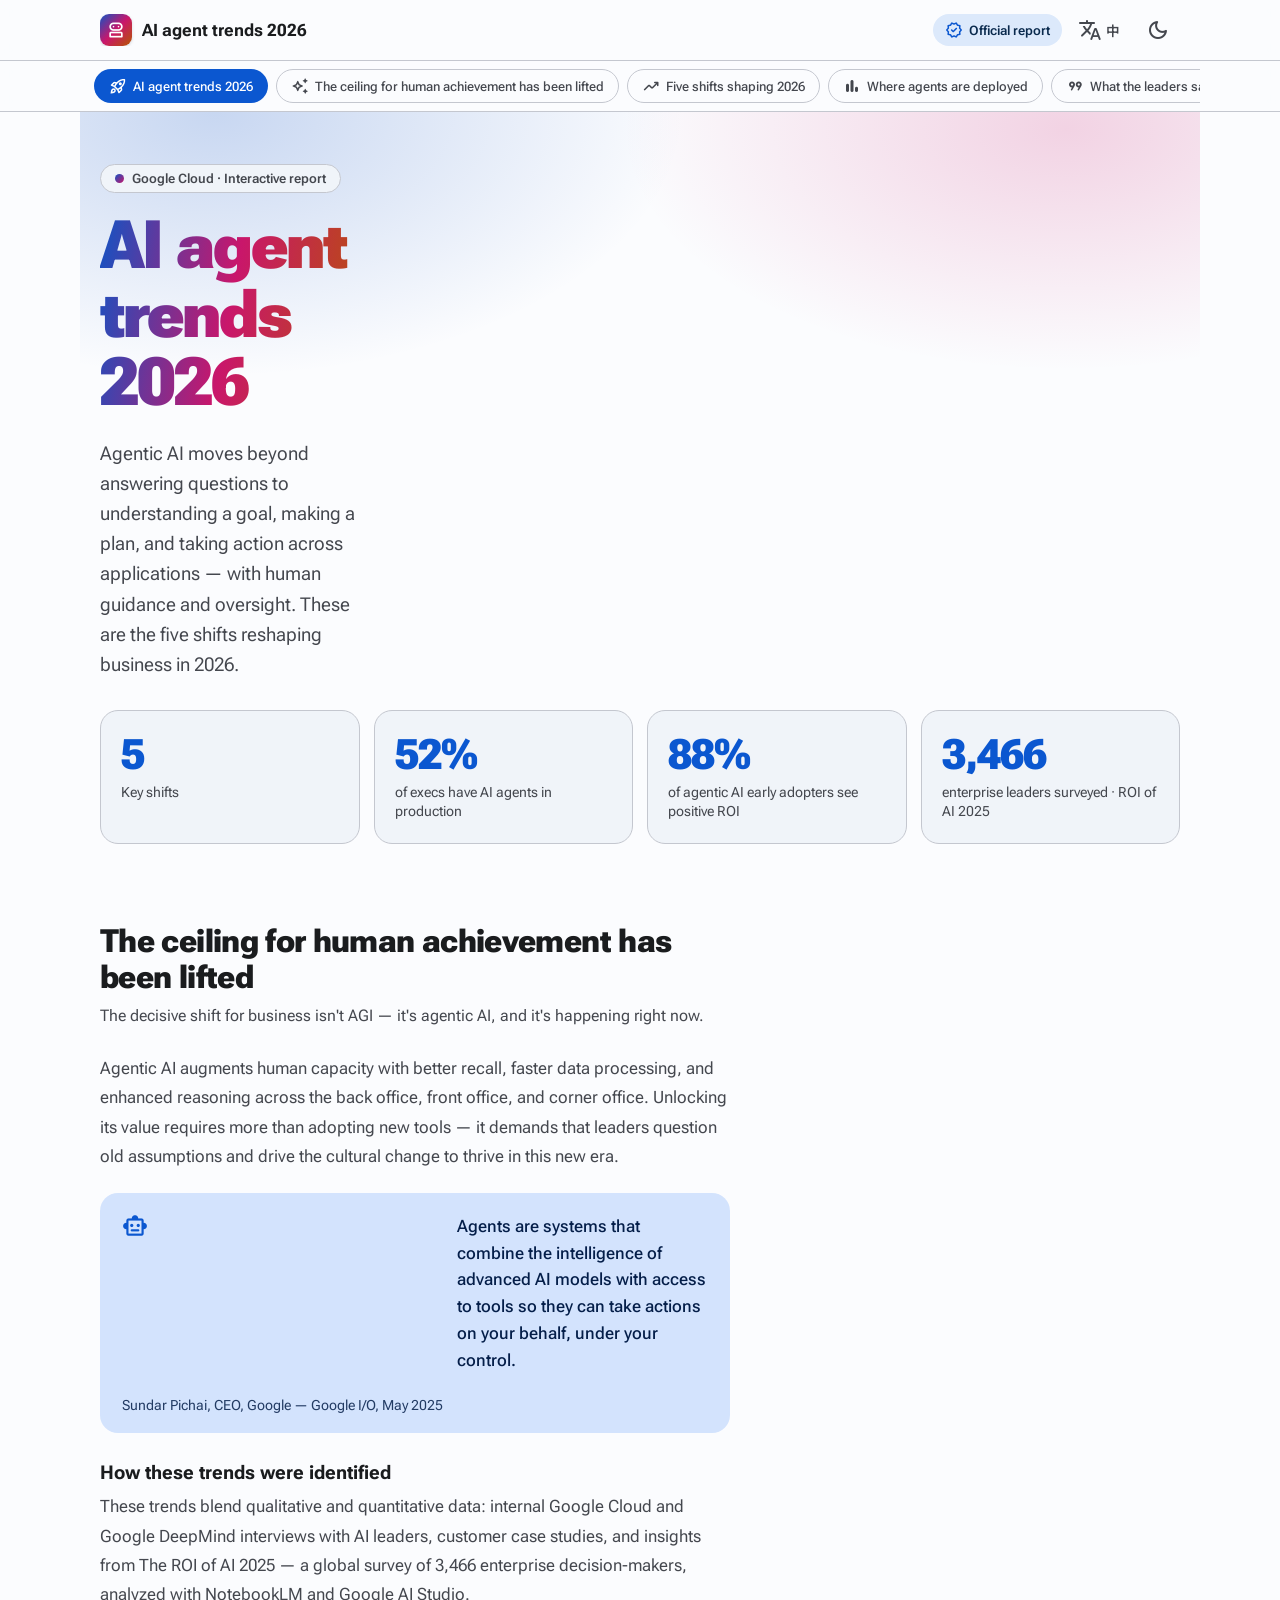
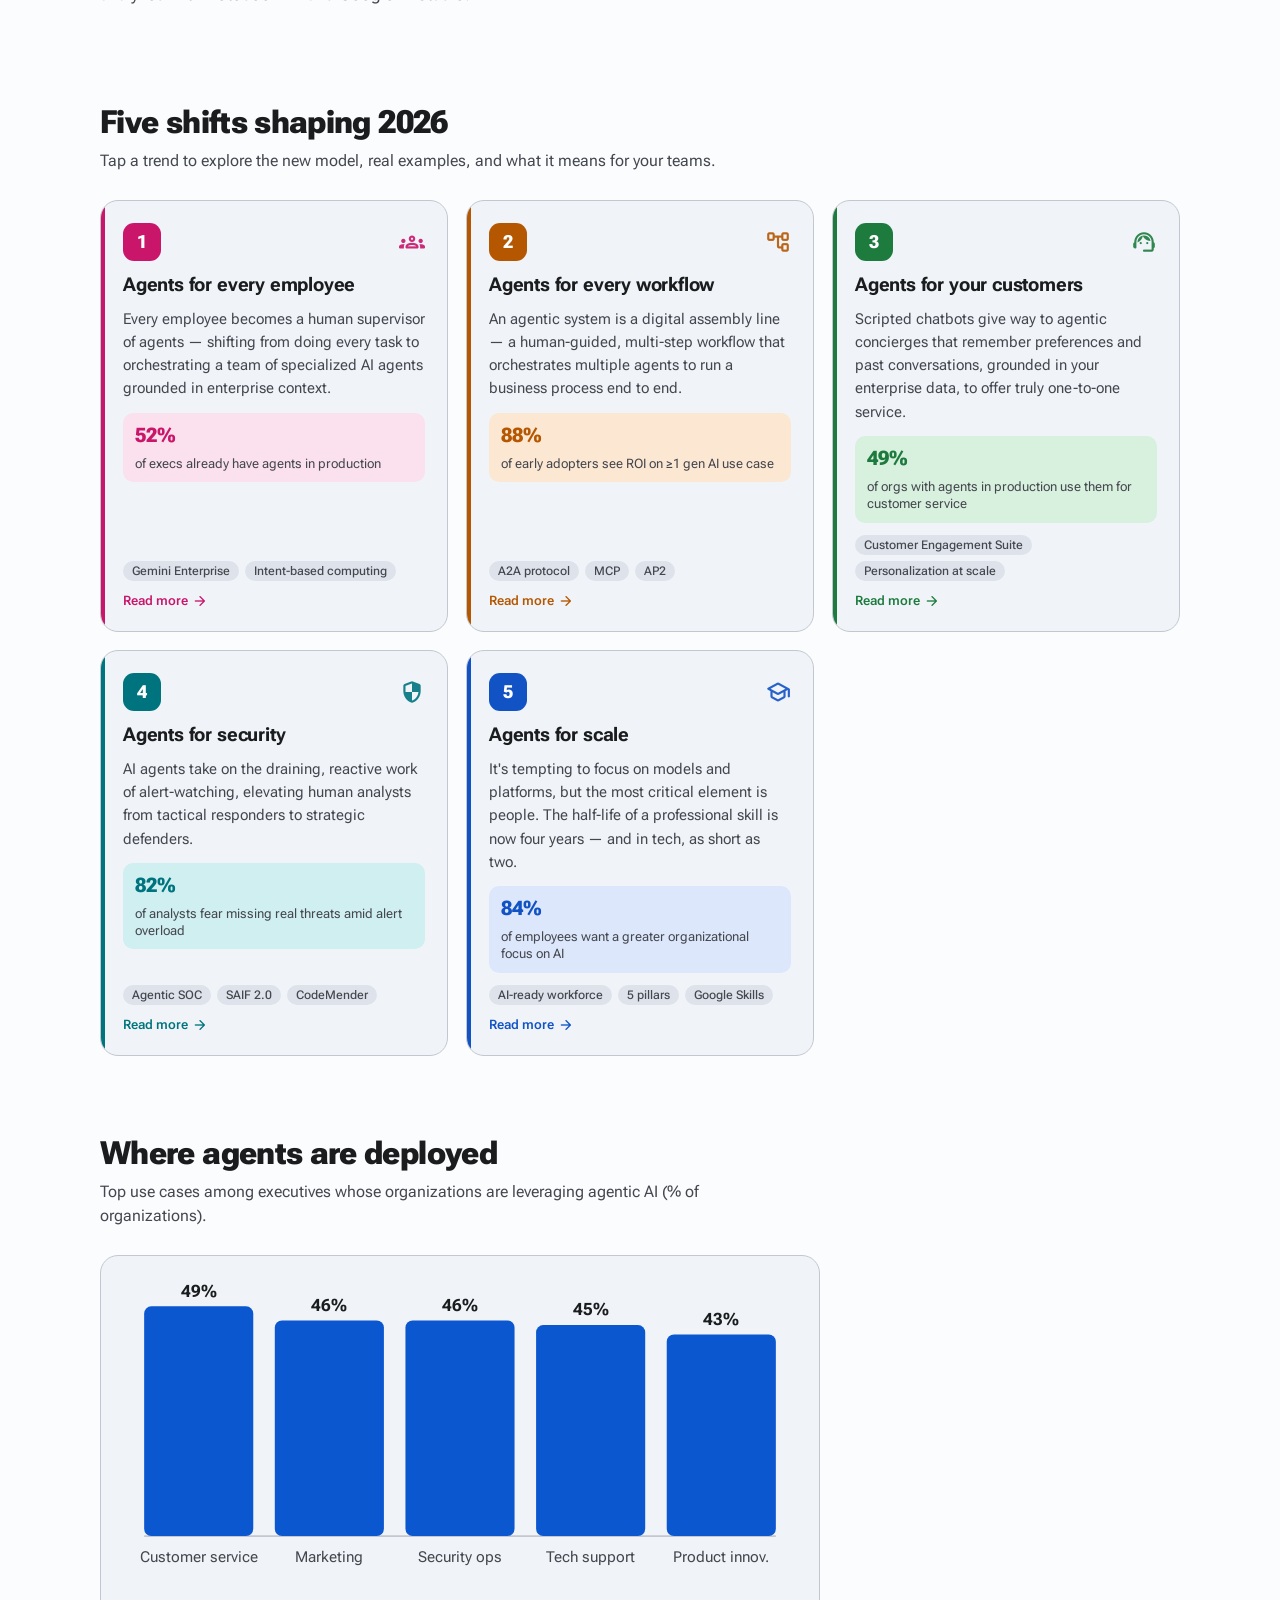
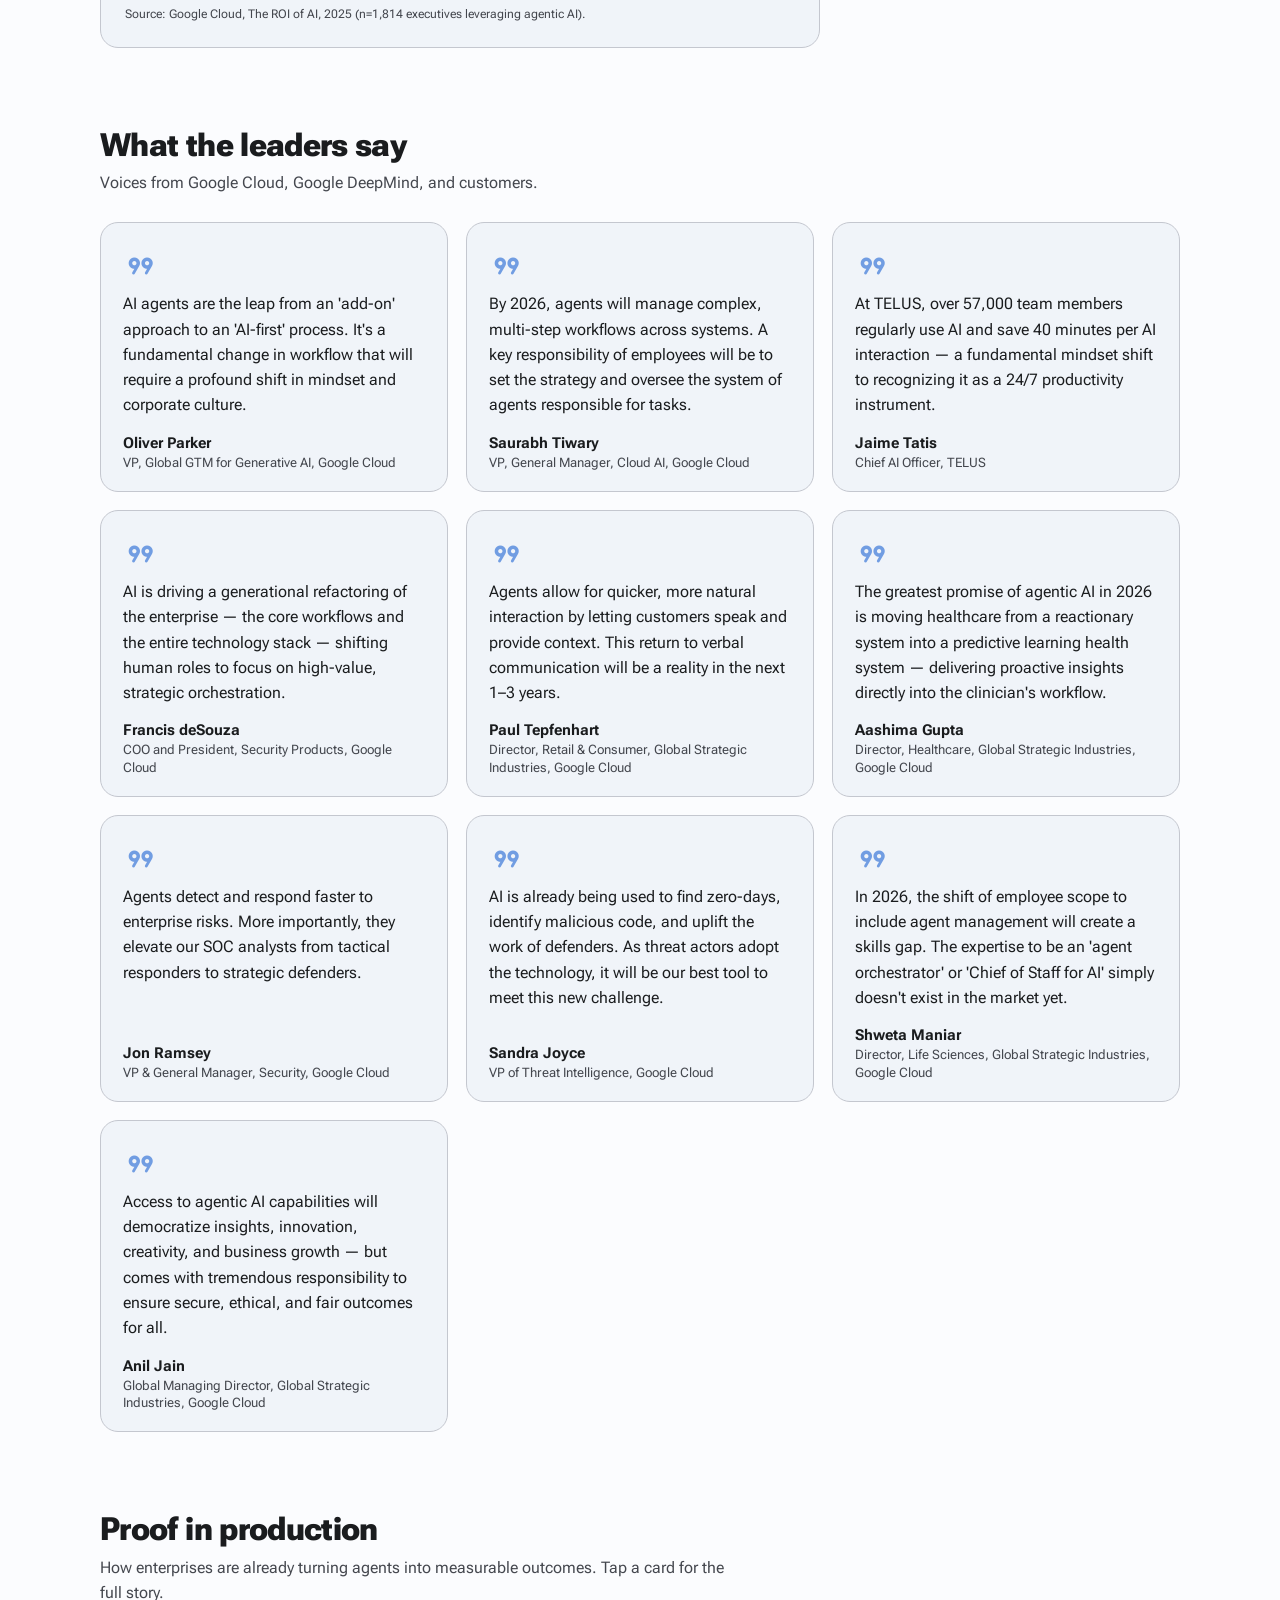
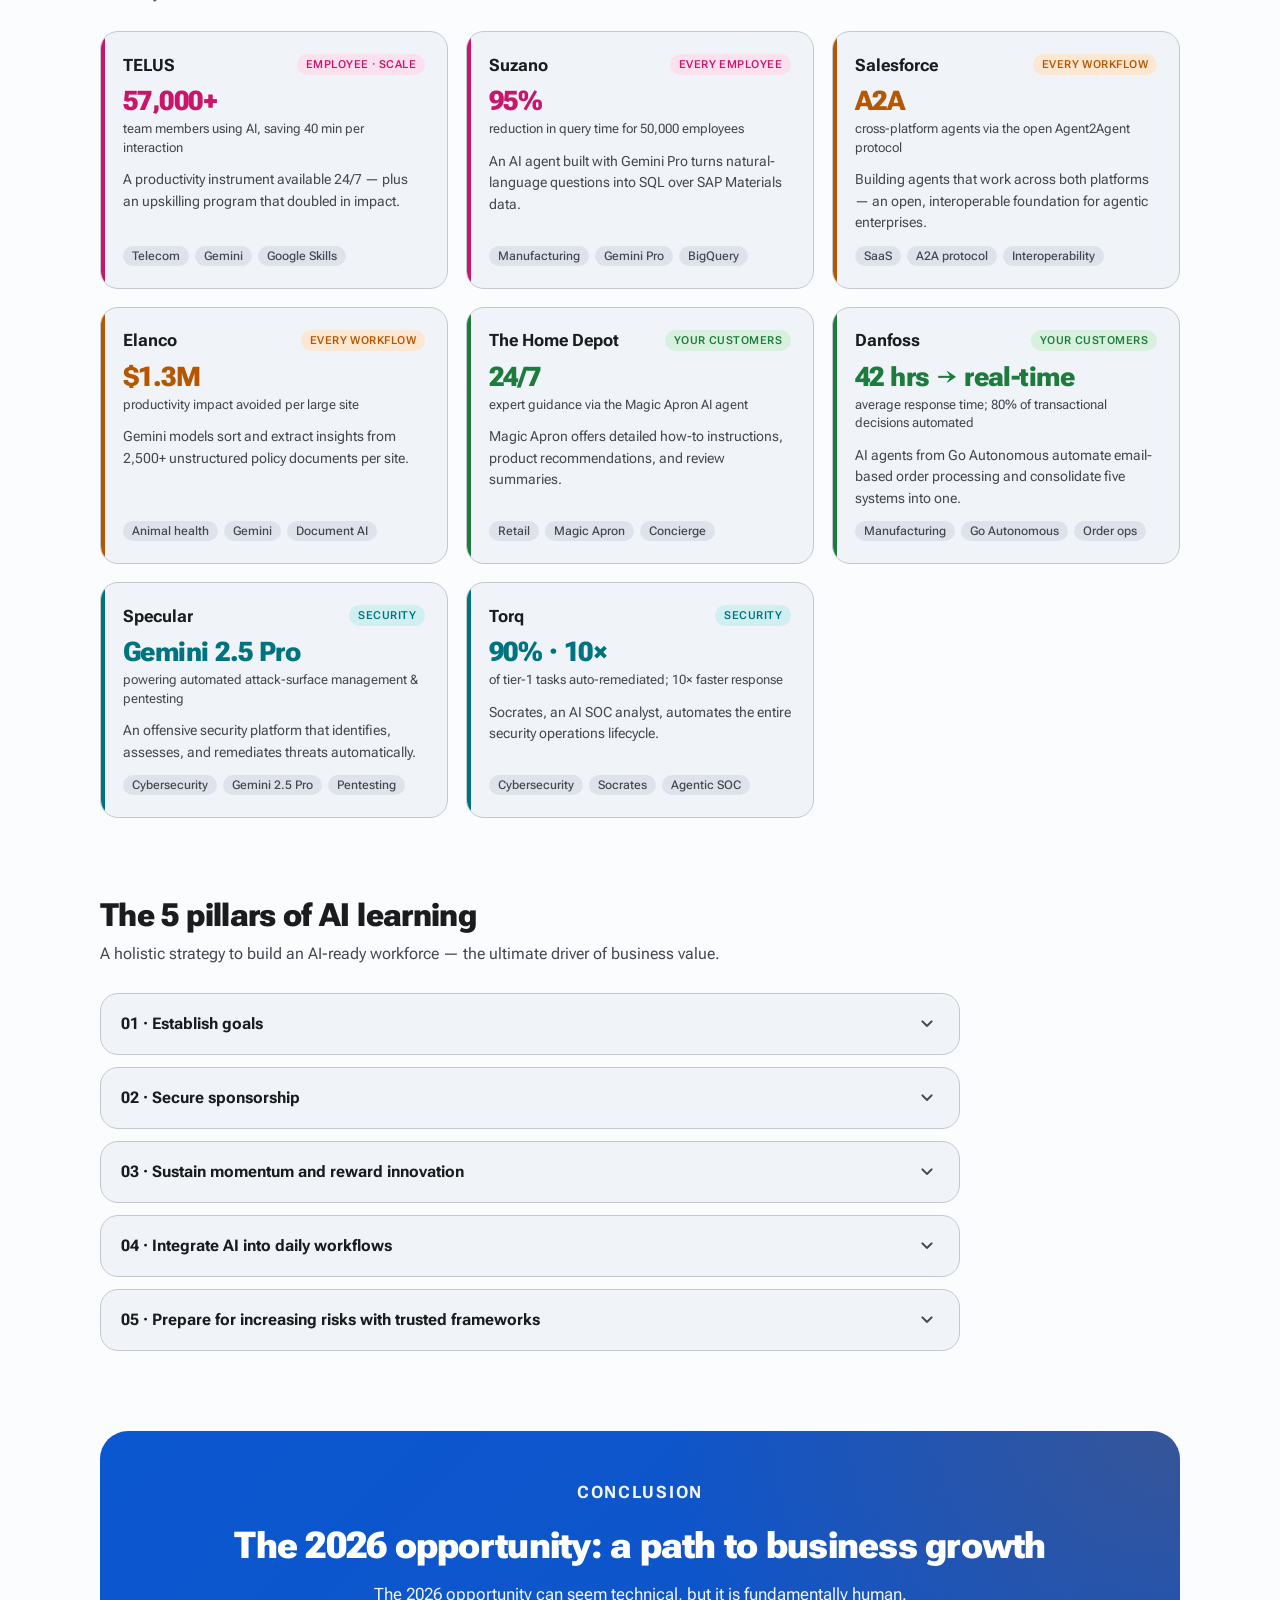
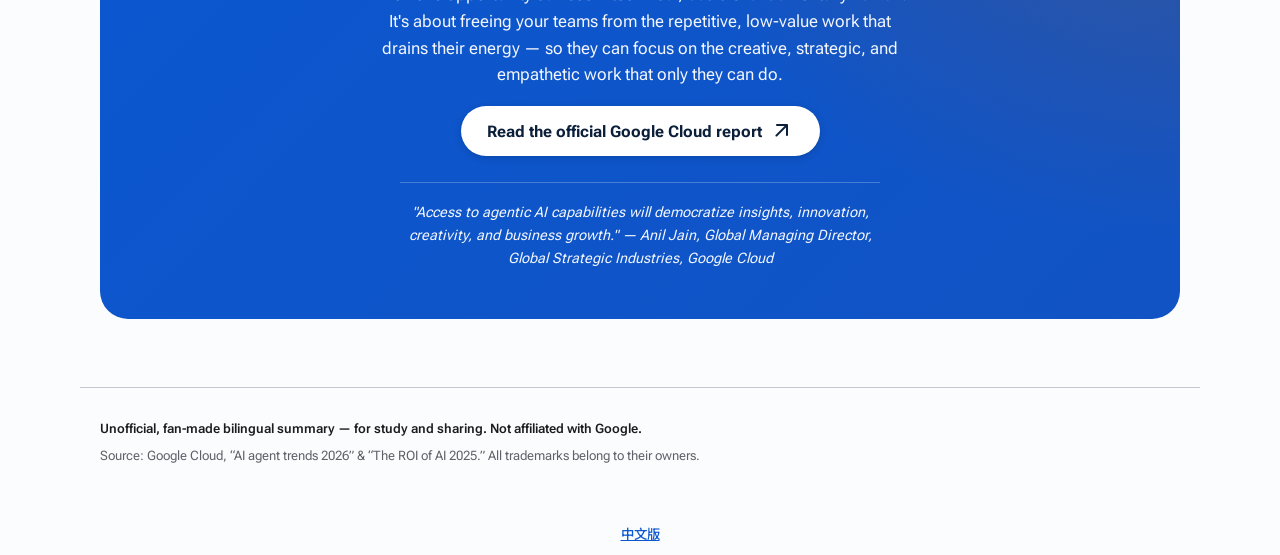
==== en/index.html @ a06f1329 "feat: 英文版有了自己的網址(/en/),兩個語言互相標註 英文內容原本只活在 data/data.js 的字典裡,要按下切換鈕才由瀏覽器畫出來 —— 沒有網址,就沒有任何東西可以被收錄。上一個 " ====
<!DOCTYPE html>
<html lang="en" data-theme="light">
<head>
  <!-- ==== Google Analytics 4 (Measurement ID: G-3LR94YY7QD) ==== -->
  <script async src="https://www.googletagmanager.com/gtag/js?id=G-3LR94YY7QD"></script>
  <script>
    window.dataLayer = window.dataLayer || [];
    function gtag(){ dataLayer.push(arguments); }
    gtag('js', new Date());
    gtag('config', 'G-3LR94YY7QD');
  </script>

  <meta charset="UTF-8" />
  <meta name="viewport" content="width=device-width, initial-scale=1.0, viewport-fit=cover" />

  <!-- ==== Primary meta (document.title kept in sync by app.js from SITE_META) ==== -->
  <title>AI agent trends 2026 · Five shifts that will redefine roles, workflows, and business value.</title>
  <meta name="description" content="An interactive summary of Google Cloud's AI agent trends 2026 — the five shifts redefining roles, workflows, and business value. Unofficial study &amp; sharing edition." />
  <link rel="canonical" href="https://google-ai-agent-trends-2026.peteraim.com/en/" />
  <link rel="alternate" hreflang="zh-Hant" href="https://google-ai-agent-trends-2026.peteraim.com/" />
  <link rel="alternate" hreflang="en" href="https://google-ai-agent-trends-2026.peteraim.com/en/" />
  <link rel="alternate" hreflang="x-default" href="https://google-ai-agent-trends-2026.peteraim.com/" />
  <meta name="theme-color" content="#0B57D0" />

  <!-- ==== Open Graph ==== -->
  <meta property="og:type" content="website" />
  <meta property="og:title" content="AI agent trends 2026 · Five shifts that will redefine roles, workflows, and business value." />
  <meta property="og:description" content="An interactive summary of Google Cloud's AI agent trends 2026 — the five shifts redefining roles, workflows, and business value. Unofficial study &amp; sharing edition." />
  <meta property="og:url" content="https://google-ai-agent-trends-2026.peteraim.com/en/" />
  <meta property="og:image" content="https://google-ai-agent-trends-2026.peteraim.com/assets/og-image.png" />
  <meta property="og:image:width" content="1200" />
  <meta property="og:image:height" content="630" />

  <!-- ==== Twitter ==== -->
  <meta name="twitter:card" content="summary_large_image" />
  <meta name="twitter:title" content="AI agent trends 2026 · Five shifts that will redefine roles, workflows, and business value." />
  <meta name="twitter:description" content="An interactive summary of Google Cloud's AI agent trends 2026 — the five shifts redefining roles, workflows, and business value. Unofficial study &amp; sharing edition." />
  <meta name="twitter:image" content="https://google-ai-agent-trends-2026.peteraim.com/assets/og-image.png" />

  <!-- ==== JSON-LD structured data ==== -->
  <script type="application/ld+json">
  {
    "@context": "https://schema.org",
    "@type": "WebSite",
    "name": "AI agent trends 2026",
    "alternateName": "AI 代理趨勢 2026",
    "description": "An interactive, bilingual summary of Google Cloud's AI agent trends 2026 — five shifts redefining roles, workflows, and business value.",
    "url": "https://google-ai-agent-trends-2026.peteraim.com/",
    "inLanguage": ["en", "zh-Hant"],
    "isBasedOn": "https://cloud.google.com/resources/content/ai-agent-trends-2026"
  }
  </script>

  <!-- ==== Fonts + icons (CDN, no local files) ==== -->
  <link rel="preconnect" href="https://fonts.googleapis.com" />
  <link rel="preconnect" href="https://fonts.gstatic.com" crossorigin />
  <link href="https://fonts.googleapis.com/css2?family=Roboto:wght@400;500;700&family=Roboto+Flex:opsz,wght@8..144,400..800&family=Noto+Sans+TC:wght@400;500;700;900&display=swap" rel="stylesheet" />
  <link href="https://fonts.googleapis.com/css2?family=Material+Symbols+Rounded:opsz,wght,FILL,GRAD@24,400,0,0&display=swap" rel="stylesheet" />

  <link rel="stylesheet" href="../assets/styles.css" />
</head>
<body>
  <a class="skip-link" href="#sections" data-i18n="skip">Skip to content</a>

  <!-- ==== App bar ==== -->
  <header class="appbar">
    <div class="appbar__inner">
      <a class="brand" href="#top" aria-label="AI agent trends 2026">
        <span class="brand__logo" aria-hidden="true">
          <span class="material-symbols-rounded">robot_2</span>
        </span>
        <span class="brand__name" id="brandName">AI agent trends 2026</span>
      </a>

      <div class="appbar__actions">
        <a class="src-link" id="srcLink" href="https://cloud.google.com/resources/content/ai-agent-trends-2026"
           target="_blank" rel="noopener" data-i18n="sourceTitle" data-i18n-attr="title" title="Official Google Cloud report">
          <span class="material-symbols-rounded" aria-hidden="true">verified</span>
          <span class="src-link__txt" data-i18n="sourceTxt">Official report</span>
        </a>

        <a class="icon-btn" id="langToggle" href="/" hreflang="zh-Hant" rel="alternate"
           title="中文版" aria-label="中文版">
          <span class="material-symbols-rounded">translate</span>
          <span class="icon-btn__txt" id="langLabel">中</span>
        </a>

        <button class="icon-btn" id="themeToggle" type="button"
                title="Theme" aria-label="Toggle theme / 切換主題">
          <span class="material-symbols-rounded" id="themeIcon">dark_mode</span>
        </button>
      </div>
    </div>
  </header>

  <!-- ==== Sticky section nav (auto-generated anchor pills + scrollspy) ==== -->
  <nav class="sectionnav" id="sectionNav" aria-label="Section navigation">
    <div class="sectionnav__inner" id="sectionNavInner"></div>
  </nav>

  <span id="top"></span>

  <!-- ==== Composite sections (rendered in order from SITE_SECTIONS) ==== -->
  <main id="sections" aria-live="polite">
<section class="section section--hero" id="overview" aria-labelledby="overview-heading"><header class="section-head hero__head"><p class="hero__eyebrow"><span class="hero__dot" aria-hidden="true"></span>Google Cloud · Interactive report</p><h1 id="overview-heading" class="hero__title">AI agent trends 2026</h1><p class="hero__lede">Agentic AI moves beyond answering questions to understanding a goal, making a plan, and taking action across applications — with human guidance and oversight. These are the five shifts reshaping business in 2026.</p></header><div class="hero__stats"><div class="hero__stat" data-item=""><b class="hero__stat-value" data-count="5" data-suffix="">5</b><span class="hero__stat-label">Key shifts</span></div><div class="hero__stat" data-item=""><b class="hero__stat-value" data-count="52" data-suffix="%">52%</b><span class="hero__stat-label">of execs have AI agents in production</span></div><div class="hero__stat" data-item=""><b class="hero__stat-value" data-count="88" data-suffix="%">88%</b><span class="hero__stat-label">of agentic AI early adopters see positive ROI</span></div><div class="hero__stat" data-item=""><b class="hero__stat-value" data-count="3466" data-suffix="">3,466</b><span class="hero__stat-label">enterprise leaders surveyed · ROI of AI 2025</span></div></div></section><section class="section section--prose" id="about" aria-labelledby="about-heading"><header class="section-head"><h2 id="about-heading">The ceiling for human achievement has been lifted</h2><p class="section-head__sub">The decisive shift for business isn't AGI — it's agentic AI, and it's happening right now.</p></header><div class="prose" data-item=""><p>Agentic AI augments human capacity with better recall, faster data processing, and enhanced reasoning across the back office, front office, and corner office. Unlocking its value requires more than adopting new tools — it demands that leaders question old assumptions and drive the cultural change to thrive in this new era.</p><aside class="callout"><span class="material-symbols-rounded callout__icon" aria-hidden="true">smart_toy</span><p>Agents are systems that combine the intelligence of advanced AI models with access to tools so they can take actions on your behalf, under your control.</p><cite class="callout__cite">Sundar Pichai, CEO, Google — Google I/O, May 2025</cite></aside><h3>How these trends were identified</h3><p>These trends blend qualitative and quantitative data: internal Google Cloud and Google DeepMind interviews with AI leaders, customer case studies, and insights from The ROI of AI 2025 — a global survey of 3,466 enterprise decision-makers, analyzed with NotebookLM and Google AI Studio.</p></div></section><section class="section section--cards" id="trends" aria-labelledby="trends-heading"><header class="section-head"><h2 id="trends-heading">Five shifts shaping 2026</h2><p class="section-head__sub">Tap a trend to explore the new model, real examples, and what it means for your teams.</p></header><div class="grid grid--trends"><article class="card card--accent is-t1" tabindex="0" role="button" data-item="" data-slug="agents-for-every-employee" aria-label="Agents for every employee"><div class="card__topline"><span class="card__num">1</span><span class="material-symbols-rounded card__icon" aria-hidden="true">groups</span></div><h3 class="card__title">Agents for every employee</h3><p class="card__summary">Every employee becomes a human supervisor of agents — shifting from doing every task to orchestrating a team of specialized AI agents grounded in enterprise context.</p><div class="card__stat"><b>52%</b><span>of execs already have agents in production</span></div><div class="card__tags"><span class="tag">Gemini Enterprise</span><span class="tag">Intent-based computing</span></div><span class="card__more" aria-hidden="true">Read more <span class="material-symbols-rounded">arrow_forward</span></span></article><article class="card card--accent is-t2" tabindex="0" role="button" data-item="" data-slug="agents-for-every-workflow" aria-label="Agents for every workflow"><div class="card__topline"><span class="card__num">2</span><span class="material-symbols-rounded card__icon" aria-hidden="true">account_tree</span></div><h3 class="card__title">Agents for every workflow</h3><p class="card__summary">An agentic system is a digital assembly line — a human-guided, multi-step workflow that orchestrates multiple agents to run a business process end to end.</p><div class="card__stat"><b>88%</b><span>of early adopters see ROI on ≥1 gen AI use case</span></div><div class="card__tags"><span class="tag">A2A protocol</span><span class="tag">MCP</span><span class="tag">AP2</span></div><span class="card__more" aria-hidden="true">Read more <span class="material-symbols-rounded">arrow_forward</span></span></article><article class="card card--accent is-t3" tabindex="0" role="button" data-item="" data-slug="agents-for-your-customers" aria-label="Agents for your customers"><div class="card__topline"><span class="card__num">3</span><span class="material-symbols-rounded card__icon" aria-hidden="true">support_agent</span></div><h3 class="card__title">Agents for your customers</h3><p class="card__summary">Scripted chatbots give way to agentic concierges that remember preferences and past conversations, grounded in your enterprise data, to offer truly one-to-one service.</p><div class="card__stat"><b>49%</b><span>of orgs with agents in production use them for customer service</span></div><div class="card__tags"><span class="tag">Customer Engagement Suite</span><span class="tag">Personalization at scale</span></div><span class="card__more" aria-hidden="true">Read more <span class="material-symbols-rounded">arrow_forward</span></span></article><article class="card card--accent is-t4" tabindex="0" role="button" data-item="" data-slug="agents-for-security" aria-label="Agents for security"><div class="card__topline"><span class="card__num">4</span><span class="material-symbols-rounded card__icon" aria-hidden="true">security</span></div><h3 class="card__title">Agents for security</h3><p class="card__summary">AI agents take on the draining, reactive work of alert-watching, elevating human analysts from tactical responders to strategic defenders.</p><div class="card__stat"><b>82%</b><span>of analysts fear missing real threats amid alert overload</span></div><div class="card__tags"><span class="tag">Agentic SOC</span><span class="tag">SAIF 2.0</span><span class="tag">CodeMender</span></div><span class="card__more" aria-hidden="true">Read more <span class="material-symbols-rounded">arrow_forward</span></span></article><article class="card card--accent is-t5" tabindex="0" role="button" data-item="" data-slug="agents-for-scale" aria-label="Agents for scale"><div class="card__topline"><span class="card__num">5</span><span class="material-symbols-rounded card__icon" aria-hidden="true">school</span></div><h3 class="card__title">Agents for scale</h3><p class="card__summary">It's tempting to focus on models and platforms, but the most critical element is people. The half-life of a professional skill is now four years — and in tech, as short as two.</p><div class="card__stat"><b>84%</b><span>of employees want a greater organizational focus on AI</span></div><div class="card__tags"><span class="tag">AI-ready workforce</span><span class="tag">5 pillars</span><span class="tag">Google Skills</span></div><span class="card__more" aria-hidden="true">Read more <span class="material-symbols-rounded">arrow_forward</span></span></article></div></section><section class="section section--bars" id="usecases" aria-labelledby="usecases-heading"><header class="section-head"><h2 id="usecases-heading">Where agents are deployed</h2><p class="section-head__sub">Top use cases among executives whose organizations are leveraging agentic AI (% of organizations).</p></header><figure class="chart-card" data-item=""><div class="chart-wrap"><svg viewBox="0 0 560 260" role="img" preserveAspectRatio="xMidYMid meet" aria-label="Where agents are deployed"><title>Where agents are deployed</title><line class="axis-line" x1="16" y1="214" x2="544" y2="214"></line><rect class="bar-rect" x="16" y="22" width="91.2" height="192" rx="6"><title>Customer service: 49%</title></rect><text class="bar-value" x="61.6" y="14" text-anchor="middle">49%</text><text class="bar-label" x="61.6" y="236" text-anchor="middle">Customer service</text><rect class="bar-rect" x="125.2" y="33.76" width="91.2" height="180.24" rx="6"><title>Marketing: 46%</title></rect><text class="bar-value" x="170.8" y="25.76" text-anchor="middle">46%</text><text class="bar-label" x="170.8" y="236" text-anchor="middle">Marketing</text><rect class="bar-rect" x="234.4" y="33.76" width="91.2" height="180.24" rx="6"><title>Security ops: 46%</title></rect><text class="bar-value" x="280" y="25.76" text-anchor="middle">46%</text><text class="bar-label" x="280" y="236" text-anchor="middle">Security ops</text><rect class="bar-rect" x="343.6" y="37.67" width="91.2" height="176.33" rx="6"><title>Tech support: 45%</title></rect><text class="bar-value" x="389.2" y="29.67" text-anchor="middle">45%</text><text class="bar-label" x="389.2" y="236" text-anchor="middle">Tech support</text><rect class="bar-rect" x="452.8" y="45.51" width="91.2" height="168.49" rx="6"><title>Product innov.: 43%</title></rect><text class="bar-value" x="498.4" y="37.51" text-anchor="middle">43%</text><text class="bar-label" x="498.4" y="236" text-anchor="middle">Product innov.</text></svg></div><figcaption class="chart-source">Source: Google Cloud, The ROI of AI, 2025 (n=1,814 executives leveraging agentic AI).</figcaption></figure></section><section class="section section--quotes" id="voices" aria-labelledby="voices-heading"><header class="section-head"><h2 id="voices-heading">What the leaders say</h2><p class="section-head__sub">Voices from Google Cloud, Google DeepMind, and customers.</p></header><div class="quotes-grid"><figure class="quote-card" data-item=""><span class="material-symbols-rounded quote-mark" aria-hidden="true">format_quote</span><blockquote>AI agents are the leap from an 'add-on' approach to an 'AI-first' process. It's a fundamental change in workflow that will require a profound shift in mindset and corporate culture.</blockquote><figcaption class="quote-by"><span class="quote-name">Oliver Parker</span><span class="quote-role">VP, Global GTM for Generative AI, Google Cloud</span></figcaption></figure><figure class="quote-card" data-item=""><span class="material-symbols-rounded quote-mark" aria-hidden="true">format_quote</span><blockquote>By 2026, agents will manage complex, multi-step workflows across systems. A key responsibility of employees will be to set the strategy and oversee the system of agents responsible for tasks.</blockquote><figcaption class="quote-by"><span class="quote-name">Saurabh Tiwary</span><span class="quote-role">VP, General Manager, Cloud AI, Google Cloud</span></figcaption></figure><figure class="quote-card" data-item=""><span class="material-symbols-rounded quote-mark" aria-hidden="true">format_quote</span><blockquote>At TELUS, over 57,000 team members regularly use AI and save 40 minutes per AI interaction — a fundamental mindset shift to recognizing it as a 24/7 productivity instrument.</blockquote><figcaption class="quote-by"><span class="quote-name">Jaime Tatis</span><span class="quote-role">Chief AI Officer, TELUS</span></figcaption></figure><figure class="quote-card" data-item=""><span class="material-symbols-rounded quote-mark" aria-hidden="true">format_quote</span><blockquote>AI is driving a generational refactoring of the enterprise — the core workflows and the entire technology stack — shifting human roles to focus on high-value, strategic orchestration.</blockquote><figcaption class="quote-by"><span class="quote-name">Francis deSouza</span><span class="quote-role">COO and President, Security Products, Google Cloud</span></figcaption></figure><figure class="quote-card" data-item=""><span class="material-symbols-rounded quote-mark" aria-hidden="true">format_quote</span><blockquote>Agents allow for quicker, more natural interaction by letting customers speak and provide context. This return to verbal communication will be a reality in the next 1–3 years.</blockquote><figcaption class="quote-by"><span class="quote-name">Paul Tepfenhart</span><span class="quote-role">Director, Retail &amp; Consumer, Global Strategic Industries, Google Cloud</span></figcaption></figure><figure class="quote-card" data-item=""><span class="material-symbols-rounded quote-mark" aria-hidden="true">format_quote</span><blockquote>The greatest promise of agentic AI in 2026 is moving healthcare from a reactionary system into a predictive learning health system — delivering proactive insights directly into the clinician's workflow.</blockquote><figcaption class="quote-by"><span class="quote-name">Aashima Gupta</span><span class="quote-role">Director, Healthcare, Global Strategic Industries, Google Cloud</span></figcaption></figure><figure class="quote-card" data-item=""><span class="material-symbols-rounded quote-mark" aria-hidden="true">format_quote</span><blockquote>Agents detect and respond faster to enterprise risks. More importantly, they elevate our SOC analysts from tactical responders to strategic defenders.</blockquote><figcaption class="quote-by"><span class="quote-name">Jon Ramsey</span><span class="quote-role">VP &amp; General Manager, Security, Google Cloud</span></figcaption></figure><figure class="quote-card" data-item=""><span class="material-symbols-rounded quote-mark" aria-hidden="true">format_quote</span><blockquote>AI is already being used to find zero-days, identify malicious code, and uplift the work of defenders. As threat actors adopt the technology, it will be our best tool to meet this new challenge.</blockquote><figcaption class="quote-by"><span class="quote-name">Sandra Joyce</span><span class="quote-role">VP of Threat Intelligence, Google Cloud</span></figcaption></figure><figure class="quote-card" data-item=""><span class="material-symbols-rounded quote-mark" aria-hidden="true">format_quote</span><blockquote>In 2026, the shift of employee scope to include agent management will create a skills gap. The expertise to be an 'agent orchestrator' or 'Chief of Staff for AI' simply doesn't exist in the market yet.</blockquote><figcaption class="quote-by"><span class="quote-name">Shweta Maniar</span><span class="quote-role">Director, Life Sciences, Global Strategic Industries, Google Cloud</span></figcaption></figure><figure class="quote-card" data-item=""><span class="material-symbols-rounded quote-mark" aria-hidden="true">format_quote</span><blockquote>Access to agentic AI capabilities will democratize insights, innovation, creativity, and business growth — but comes with tremendous responsibility to ensure secure, ethical, and fair outcomes for all.</blockquote><figcaption class="quote-by"><span class="quote-name">Anil Jain</span><span class="quote-role">Global Managing Director, Global Strategic Industries, Google Cloud</span></figcaption></figure></div></section><section class="section section--cases" id="proof" aria-labelledby="proof-heading"><header class="section-head"><h2 id="proof-heading">Proof in production</h2><p class="section-head__sub">How enterprises are already turning agents into measurable outcomes. Tap a card for the full story.</p></header><div class="grid grid--cases"><article class="case card--accent is-t1" tabindex="0" role="button" data-item="" data-slug="case-telus" aria-label="TELUS"><div class="case__head"><span class="case__company">TELUS</span><span class="case__trend">Employee · Scale</span></div><div class="case__metric"><b>57,000+</b><span>team members using AI, saving 40 min per interaction</span></div><p class="case__summary">A productivity instrument available 24/7 — plus an upskilling program that doubled in impact.</p><div class="card__tags"><span class="tag">Telecom</span><span class="tag">Gemini</span><span class="tag">Google Skills</span></div></article><article class="case card--accent is-t1" tabindex="0" role="button" data-item="" data-slug="case-suzano" aria-label="Suzano"><div class="case__head"><span class="case__company">Suzano</span><span class="case__trend">Every employee</span></div><div class="case__metric"><b>95%</b><span>reduction in query time for 50,000 employees</span></div><p class="case__summary">An AI agent built with Gemini Pro turns natural-language questions into SQL over SAP Materials data.</p><div class="card__tags"><span class="tag">Manufacturing</span><span class="tag">Gemini Pro</span><span class="tag">BigQuery</span></div></article><article class="case card--accent is-t2" tabindex="0" role="button" data-item="" data-slug="case-salesforce" aria-label="Salesforce"><div class="case__head"><span class="case__company">Salesforce</span><span class="case__trend">Every workflow</span></div><div class="case__metric"><b>A2A</b><span>cross-platform agents via the open Agent2Agent protocol</span></div><p class="case__summary">Building agents that work across both platforms — an open, interoperable foundation for agentic enterprises.</p><div class="card__tags"><span class="tag">SaaS</span><span class="tag">A2A protocol</span><span class="tag">Interoperability</span></div></article><article class="case card--accent is-t2" tabindex="0" role="button" data-item="" data-slug="case-elanco" aria-label="Elanco"><div class="case__head"><span class="case__company">Elanco</span><span class="case__trend">Every workflow</span></div><div class="case__metric"><b>$1.3M</b><span>productivity impact avoided per large site</span></div><p class="case__summary">Gemini models sort and extract insights from 2,500+ unstructured policy documents per site.</p><div class="card__tags"><span class="tag">Animal health</span><span class="tag">Gemini</span><span class="tag">Document AI</span></div></article><article class="case card--accent is-t3" tabindex="0" role="button" data-item="" data-slug="case-homedepot" aria-label="The Home Depot"><div class="case__head"><span class="case__company">The Home Depot</span><span class="case__trend">Your customers</span></div><div class="case__metric"><b>24/7</b><span>expert guidance via the Magic Apron AI agent</span></div><p class="case__summary">Magic Apron offers detailed how-to instructions, product recommendations, and review summaries.</p><div class="card__tags"><span class="tag">Retail</span><span class="tag">Magic Apron</span><span class="tag">Concierge</span></div></article><article class="case card--accent is-t3" tabindex="0" role="button" data-item="" data-slug="case-danfoss" aria-label="Danfoss"><div class="case__head"><span class="case__company">Danfoss</span><span class="case__trend">Your customers</span></div><div class="case__metric"><b>42 hrs → real-time</b><span>average response time; 80% of transactional decisions automated</span></div><p class="case__summary">AI agents from Go Autonomous automate email-based order processing and consolidate five systems into one.</p><div class="card__tags"><span class="tag">Manufacturing</span><span class="tag">Go Autonomous</span><span class="tag">Order ops</span></div></article><article class="case card--accent is-t4" tabindex="0" role="button" data-item="" data-slug="case-specular" aria-label="Specular"><div class="case__head"><span class="case__company">Specular</span><span class="case__trend">Security</span></div><div class="case__metric"><b>Gemini 2.5 Pro</b><span>powering automated attack-surface management &amp; pentesting</span></div><p class="case__summary">An offensive security platform that identifies, assesses, and remediates threats automatically.</p><div class="card__tags"><span class="tag">Cybersecurity</span><span class="tag">Gemini 2.5 Pro</span><span class="tag">Pentesting</span></div></article><article class="case card--accent is-t4" tabindex="0" role="button" data-item="" data-slug="case-torq" aria-label="Torq"><div class="case__head"><span class="case__company">Torq</span><span class="case__trend">Security</span></div><div class="case__metric"><b>90% · 10×</b><span>of tier-1 tasks auto-remediated; 10× faster response</span></div><p class="case__summary">Socrates, an AI SOC analyst, automates the entire security operations lifecycle.</p><div class="card__tags"><span class="tag">Cybersecurity</span><span class="tag">Socrates</span><span class="tag">Agentic SOC</span></div></article></div></section><section class="section section--accordion" id="pillars" aria-labelledby="pillars-heading"><header class="section-head"><h2 id="pillars-heading">The 5 pillars of AI learning</h2><p class="section-head__sub">A holistic strategy to build an AI-ready workforce — the ultimate driver of business value.</p></header><div class="accordion"><details class="acc-item" data-item=""><summary class="acc-q"><span>01 · Establish goals</span><span class="material-symbols-rounded acc-chevron" aria-hidden="true">expand_more</span></summary><div class="acc-a">Figure out what is most important and what you can actually measure. For example, a goal of 100% AI tool adoption — every team member using a Gemini Enterprise agent at some point in their workflow. Make sure the specific goal aligns to the bigger picture and is measurable.</div></details><details class="acc-item" data-item=""><summary class="acc-q"><span>02 · Secure sponsorship</span><span class="material-symbols-rounded acc-chevron" aria-hidden="true">expand_more</span></summary><div class="acc-a">Assemble three primary stakeholders: an executive sponsor (funding, high-level backing, consistent messaging), a groundswell lead (the "AI megaphone" running grassroots campaigns and collecting ideas), and an AI accelerator (the technical expert turning prioritized ideas into functional solutions).</div></details><details class="acc-item" data-item=""><summary class="acc-q"><span>03 · Sustain momentum and reward innovation</span><span class="material-symbols-rounded acc-chevron" aria-hidden="true">expand_more</span></summary><div class="acc-a">Run the program as a "digital hub" featuring a gamified idea exchange with a leaderboard to continuously collect and reward AI use cases. Maintain momentum with regular, multichannel communication and a quarterly awards program to recognize top innovators.</div></details><details class="acc-item" data-item=""><summary class="acc-q"><span>04 · Integrate AI into daily workflows</span><span class="material-symbols-rounded acc-chevron" aria-hidden="true">expand_more</span></summary><div class="acc-a">Keep the education going with internal hackathons where small teams develop and pitch innovative AI solutions, and challenge-based "Field Days" — in-person and virtual — where teams practice using the new custom AI tools in a collaborative setting.</div></details><details class="acc-item" data-item=""><summary class="acc-q"><span>05 · Prepare for increasing risks with trusted frameworks</span><span class="material-symbols-rounded acc-chevron" aria-hidden="true">expand_more</span></summary><div class="acc-a">As agent-accelerated cyber risks grow more sophisticated, security becomes everyone's responsibility. Train employees on what data can (and cannot) be used in AI tools, and how to recognize sophisticated threats like AI-driven social engineering.</div></details></div></section><section class="section section--cta" id="opportunity"><div class="cta-card" data-item=""><p class="cta-eyebrow">Conclusion</p><h2>The 2026 opportunity: a path to business growth</h2><p>The 2026 opportunity can seem technical, but it is fundamentally human. It's about freeing your teams from the repetitive, low-value work that drains their energy — so they can focus on the creative, strategic, and empathetic work that only they can do.</p><a class="cta-btn" href="https://cloud.google.com/resources/content/ai-agent-trends-2026" target="_blank" rel="noopener">Read the official Google Cloud report<span class="material-symbols-rounded" aria-hidden="true">arrow_outward</span></a><p class="cta-note">"Access to agentic AI capabilities will democratize insights, innovation, creativity, and business growth." — Anil Jain, Global Managing Director, Global Strategic Industries, Google Cloud</p></div></section>
</main>

  <!-- ==== Detail dialog (used by card + case sections) ==== -->
  <dialog class="dialog" id="dialog" aria-labelledby="dialogTitle">
    <div class="dialog__bar">
      <span class="dialog__spacer"></span>
      <button class="icon-btn" id="dialogClose" type="button" aria-label="Close / 關閉">
        <span class="material-symbols-rounded">close</span>
      </button>
    </div>
    <div class="dialog__body" id="dialogBody"></div>
  </dialog>

  <!-- ==== Footer ==== -->
  <footer class="footer">
    <p class="footer__main" id="footerText" data-i18n="footer">Unofficial bilingual summary.</p>
    <p class="footer__sub" id="footerSub" data-i18n="footerSub">Source attribution below.</p>
  </footer>

  <!-- ==== Scripts (order matters: data first) ==== -->
  <script src="../data/data.js"></script>
  <script src="../assets/app.js"></script>
<p class="lang-alt-link" style="text-align:center;padding:12px;"><a href="/" hreflang="zh-Hant" rel="alternate" lang="zh-Hant">中文版</a></p>
</body>
</html>
---- assets/styles.css ----
/* =========================================================================
   AI agent trends 2026 · composite · Material Design 3 (Google-flavored)
   Pure CSS, no preprocessor, no build step. Light + dark, EN/中文 full page.
   Primary seed: Google blue. Five per-trend accent colors (t1..t5) echo the
   report's pink → orange → green → teal → blue trend imagery.
   ========================================================================= */

/* ---- MD3 design tokens : LIGHT (default) ---- */
:root,
[data-theme="light"] {
  --primary:             #0B57D0;
  --on-primary:          #FFFFFF;
  --primary-container:   #D3E3FD;
  --on-primary-container:#041E49;
  --secondary:           #4C6584;
  --secondary-container: #DCE9FB;
  --on-secondary-container:#0A2A4D;
  --tertiary:            #9A4600;
  --tertiary-container:  #FFDCC2;
  --on-tertiary-container:#321300;

  --background:          #FBFCFE;
  --on-background:       #1A1C1E;
  --surface:             #FBFCFE;
  --surface-container:   #F0F4F9;
  --surface-container-high:#E8EEF6;
  --surface-variant:     #DEE3EB;
  --on-surface:          #1A1C1E;
  --on-surface-variant:  #44474E;

  --outline:             #74777F;
  --outline-variant:     #C4C7CF;
  --error:               #B3261E;
  --shadow:              rgba(11,33,63,.16);

  /* per-trend accents + soft container */
  --t1: #C9166B; --t1-soft: #FBE0EE;
  --t2: #B55700; --t2-soft: #FCE7D2;
  --t3: #1E7B3E; --t3-soft: #D8F1DF;
  --t4: #00747E; --t4-soft: #CFEFF1;
  --t5: #1153C4; --t5-soft: #DCE7FB;

  --elev-1: 0 1px 2px rgba(11,33,63,.10), 0 1px 3px 1px rgba(11,33,63,.06);
  --elev-2: 0 2px 6px 2px rgba(11,33,63,.10), 0 1px 2px rgba(11,33,63,.10);
  --elev-3: 0 8px 24px 2px rgba(11,33,63,.16), 0 2px 6px rgba(11,33,63,.10);

  --radius-sm: 10px;
  --radius:    18px;
  --radius-lg: 28px;

  --font-body: "Roboto Flex", "Roboto", "Noto Sans TC", system-ui, sans-serif;
  --maxw: 1120px;
}

/* ---- MD3 design tokens : DARK ---- */
[data-theme="dark"] {
  --primary:             #A8C7FA;
  --on-primary:          #00315C;
  --primary-container:   #0842A0;
  --on-primary-container:#D7E3FF;
  --secondary:           #B7C8E6;
  --secondary-container: #2A3F5C;
  --on-secondary-container:#DCE9FB;
  --tertiary:            #FFB68A;
  --tertiary-container:  #6E3500;
  --on-tertiary-container:#FFDCC2;

  --background:          #111316;
  --on-background:       #E2E2E6;
  --surface:             #111316;
  --surface-container:   #1B1E22;
  --surface-container-high:#262A30;
  --surface-variant:     #43474E;
  --on-surface:          #E2E2E6;
  --on-surface-variant:  #C3C6CF;

  --outline:             #8D9199;
  --outline-variant:     #43474E;
  --error:               #FFB4AB;
  --shadow:              rgba(0,0,0,.5);

  --t1: #FF8FC4; --t1-soft: rgba(255,143,196,.14);
  --t2: #FFB77C; --t2-soft: rgba(255,183,124,.14);
  --t3: #7BDB97; --t3-soft: rgba(123,219,151,.14);
  --t4: #5BD7DF; --t4-soft: rgba(91,215,223,.14);
  --t5: #A8C7FA; --t5-soft: rgba(168,199,250,.16);
}

/* ---- per-trend accent wiring ---- */
.is-t1 { --accent: var(--t1); --accent-soft: var(--t1-soft); }
.is-t2 { --accent: var(--t2); --accent-soft: var(--t2-soft); }
.is-t3 { --accent: var(--t3); --accent-soft: var(--t3-soft); }
.is-t4 { --accent: var(--t4); --accent-soft: var(--t4-soft); }
.is-t5 { --accent: var(--t5); --accent-soft: var(--t5-soft); }

/* ---- Reset / base ---- */
* { box-sizing: border-box; }
html { scroll-behavior: smooth; }
body {
  margin: 0;
  font-family: var(--font-body);
  background: var(--background);
  color: var(--on-background);
  -webkit-font-smoothing: antialiased;
  transition: background .2s, color .2s;
  overflow-x: hidden;
}
a { color: inherit; text-decoration: none; }
.material-symbols-rounded {
  font-variation-settings: "FILL" 0, "wght" 400, "GRAD" 0, "opsz" 24;
  line-height: 1;
  user-select: none;
}
.skip-link {
  position: absolute;
  left: -999px;
  top: 0;
  z-index: 60;
  background: var(--primary);
  color: var(--on-primary);
  padding: 10px 16px;
  border-radius: 0 0 var(--radius-sm) 0;
  font-weight: 600;
}
.skip-link:focus { left: 0; }

/* ---- App bar ---- */
.appbar {
  position: sticky;
  top: 0;
  z-index: 30;
  background: color-mix(in srgb, var(--surface) 86%, transparent);
  backdrop-filter: saturate(160%) blur(10px);
  border-bottom: 1px solid var(--outline-variant);
}
.appbar__inner {
  max-width: var(--maxw);
  margin: 0 auto;
  padding: 10px 20px;
  display: flex;
  align-items: center;
  gap: 12px;
}
.brand {
  display: flex;
  align-items: center;
  gap: 10px;
  font-weight: 700;
  font-size: 1.05rem;
  color: var(--on-surface);
  min-width: 0;
  overflow: hidden;
}
.brand__logo {
  flex: 0 0 auto;
  width: 32px;
  height: 32px;
  display: grid;
  place-items: center;
  border-radius: 9px;
  color: #fff;
  background: linear-gradient(135deg, var(--t5) 0%, var(--t1) 50%, var(--t2) 100%);
  box-shadow: var(--elev-1);
}
.brand__logo .material-symbols-rounded { font-size: 20px; }
.brand__name {
  overflow: hidden;
  text-overflow: ellipsis;
  white-space: nowrap;
}
.appbar__actions {
  margin-left: auto;
  display: flex;
  align-items: center;
  gap: 6px;
  flex: 0 0 auto;
}
.src-link {
  display: inline-flex;
  align-items: center;
  gap: 6px;
  padding: 7px 12px;
  border-radius: var(--radius-lg);
  font-size: .82rem;
  font-weight: 600;
  color: var(--on-secondary-container);
  background: var(--secondary-container);
  transition: filter .15s, box-shadow .15s;
}
.src-link:hover { filter: brightness(.97); box-shadow: var(--elev-1); }
.src-link .material-symbols-rounded { font-size: 18px; color: var(--primary); }

/* ---- Icon button ---- */
.icon-btn {
  display: inline-flex;
  align-items: center;
  gap: 4px;
  border: none;
  background: transparent;
  color: var(--on-surface-variant);
  border-radius: var(--radius-lg);
  padding: 8px 10px;
  cursor: pointer;
  font: inherit;
  transition: background .15s;
}
.icon-btn:hover { background: var(--surface-container-high); }
.icon-btn__txt { font-size: .85rem; font-weight: 600; }

/* ---- Sticky section nav (scrollspy) ---- */
.sectionnav {
  position: sticky;
  top: 53px;
  z-index: 25;
  background: color-mix(in srgb, var(--background) 86%, transparent);
  backdrop-filter: saturate(180%) blur(10px);
  border-bottom: 1px solid var(--outline-variant);
}
.sectionnav__inner {
  max-width: var(--maxw);
  margin: 0 auto;
  padding: 8px 14px;
  display: flex;
  gap: 8px;
  overflow-x: auto;
  scrollbar-width: none;
}
.sectionnav__inner::-webkit-scrollbar { display: none; }
.navpill {
  display: inline-flex;
  align-items: center;
  gap: 6px;
  flex: 0 0 auto;
  padding: 7px 14px;
  border-radius: var(--radius-lg);
  font-size: .84rem;
  font-weight: 500;
  color: var(--on-surface-variant);
  border: 1px solid var(--outline-variant);
  background: transparent;
  white-space: nowrap;
  cursor: pointer;
  transition: background .15s, color .15s, border-color .15s;
}
.navpill .material-symbols-rounded { font-size: 18px; }
.navpill:hover { background: var(--surface-container-high); }
.navpill--active {
  background: var(--primary);
  color: var(--on-primary);
  border-color: transparent;
}

/* ---- Section scaffolding ---- */
.section {
  max-width: var(--maxw);
  margin: 0 auto;
  padding: 64px 20px 16px;
  scroll-margin-top: 120px;
}
.section-head { margin-bottom: 26px; max-width: 70ch; }
.section-head h2 {
  margin: 0 0 8px;
  font-size: clamp(1.5rem, 3.4vw, 2rem);
  font-weight: 800;
  letter-spacing: -.02em;
  line-height: 1.12;
  color: var(--on-surface);
}
.section-head__sub {
  margin: 0;
  font-size: 1rem;
  line-height: 1.55;
  color: var(--on-surface-variant);
}

/* ---- HERO ---- */
.section--hero {
  padding-top: 52px;
  position: relative;
}
.section--hero::before {
  content: "";
  position: absolute;
  inset: 0 0 auto 0;
  height: 420px;
  background:
    radial-gradient(60% 90% at 12% 0%, color-mix(in srgb, var(--t5) 22%, transparent), transparent 70%),
    radial-gradient(55% 80% at 88% 4%, color-mix(in srgb, var(--t1) 18%, transparent), transparent 72%);
  pointer-events: none;
  z-index: 0;
}
.section--hero > * { position: relative; z-index: 1; }
.hero__head { max-width: 30ch; margin-bottom: 30px; }
.hero__eyebrow {
  display: inline-flex;
  align-items: center;
  gap: 8px;
  margin: 0 0 18px;
  padding: 6px 14px;
  border-radius: var(--radius-lg);
  background: var(--surface-container);
  border: 1px solid var(--outline-variant);
  font-size: .82rem;
  font-weight: 600;
  color: var(--on-surface-variant);
}
.hero__dot {
  width: 9px; height: 9px; border-radius: 50%;
  background: linear-gradient(135deg, var(--t5), var(--t1));
}
.hero__title {
  margin: 0;
  font-size: clamp(2.4rem, 7vw, 4.2rem);
  font-weight: 800;
  letter-spacing: -.03em;
  line-height: 1.02;
  max-width: 14ch;
  background: linear-gradient(100deg, var(--t5) 0%, var(--t1) 48%, var(--t2) 100%);
  -webkit-background-clip: text;
  background-clip: text;
  -webkit-text-fill-color: transparent;
}
.hero__lede {
  margin: 22px 0 0;
  max-width: 60ch;
  font-size: clamp(1rem, 2vw, 1.18rem);
  line-height: 1.6;
  color: var(--on-surface-variant);
}
.hero__stats {
  display: grid;
  grid-template-columns: repeat(auto-fit, minmax(160px, 1fr));
  gap: 14px;
}
.hero__stat {
  background: var(--surface-container);
  border-radius: var(--radius);
  padding: 22px 20px;
  display: flex;
  flex-direction: column;
  gap: 6px;
  border: 1px solid var(--outline-variant);
}
.hero__stat-value {
  font-size: clamp(2rem, 4vw, 2.6rem);
  font-weight: 800;
  letter-spacing: -.02em;
  color: var(--primary);
  font-variant-numeric: tabular-nums;
  line-height: 1.05;
}
.hero__stat-label {
  font-size: .85rem;
  line-height: 1.4;
  color: var(--on-surface-variant);
}

/* ---- PROSE ---- */
.prose {
  max-width: 70ch;
  color: var(--on-surface-variant);
  font-size: 1.04rem;
}
.prose h3 { color: var(--on-surface); font-size: 1.2rem; font-weight: 700; margin: 28px 0 8px; }
.prose p { line-height: 1.75; margin: 0 0 16px; }
.prose ul { margin: 0 0 16px; padding-left: 22px; line-height: 1.7; }
.prose li { margin-bottom: 6px; }
.callout {
  margin: 22px 0;
  display: grid;
  grid-template-columns: auto 1fr;
  gap: 14px;
  align-items: start;
  background: var(--primary-container);
  color: var(--on-primary-container);
  border-radius: var(--radius);
  padding: 20px 22px;
}
.callout__icon { color: var(--primary); font-size: 26px; }
.callout p { margin: 0; font-size: 1.08rem; line-height: 1.55; font-weight: 500; }
.callout__cite { display: block; margin-top: 10px; font-size: .85rem; font-style: normal; opacity: .85; }

/* ---- CARD grids ---- */
.grid { display: grid; gap: 18px; }
.grid--trends { grid-template-columns: repeat(auto-fill, minmax(300px, 1fr)); }
.grid--cases  { grid-template-columns: repeat(auto-fill, minmax(280px, 1fr)); }

.card,
.case {
  position: relative;
  background: var(--surface-container);
  border-radius: var(--radius);
  padding: 22px;
  cursor: pointer;
  border: 1px solid var(--outline-variant);
  transition: box-shadow .18s, transform .18s, border-color .18s;
  display: flex;
  flex-direction: column;
  gap: 12px;
  overflow: hidden;
}
.card--accent::before {
  content: "";
  position: absolute;
  inset: 0 auto 0 0;
  width: 4px;
  background: var(--accent, var(--primary));
}
.card:hover, .card:focus-visible,
.case:hover, .case:focus-visible {
  box-shadow: var(--elev-2);
  transform: translateY(-3px);
  border-color: color-mix(in srgb, var(--accent, var(--primary)) 50%, var(--outline-variant));
  outline: none;
}
.card__topline { display: flex; align-items: center; justify-content: space-between; }
.card__num {
  display: grid;
  place-items: center;
  width: 38px; height: 38px;
  border-radius: 11px;
  font-weight: 800;
  font-size: 1.15rem;
  color: #fff;
  background: var(--accent, var(--primary));
  font-variant-numeric: tabular-nums;
}
.card__icon { color: var(--accent, var(--primary)); font-size: 26px; opacity: .9; }
.card__title { margin: 0; font-size: 1.18rem; font-weight: 700; color: var(--on-surface); letter-spacing: -.01em; }
.card__summary { margin: 0; font-size: .94rem; line-height: 1.55; color: var(--on-surface-variant); }
.card__stat {
  display: flex;
  align-items: baseline;
  gap: 8px;
  flex-wrap: wrap;
  background: var(--accent-soft, var(--surface-variant));
  border-radius: var(--radius-sm);
  padding: 10px 12px;
}
.card__stat b { font-size: 1.25rem; font-weight: 800; color: var(--accent, var(--primary)); }
.card__stat span { font-size: .8rem; line-height: 1.35; color: var(--on-surface-variant); }
.card__tags { margin-top: auto; display: flex; flex-wrap: wrap; gap: 6px; }
.tag {
  font-size: .72rem;
  font-weight: 500;
  color: var(--on-surface-variant);
  background: var(--surface-variant);
  padding: 3px 9px;
  border-radius: var(--radius-sm);
}
.card__more {
  display: inline-flex;
  align-items: center;
  gap: 4px;
  font-size: .82rem;
  font-weight: 600;
  color: var(--accent, var(--primary));
}
.card__more .material-symbols-rounded { font-size: 16px; transition: transform .18s; }
.card:hover .card__more .material-symbols-rounded { transform: translateX(3px); }

/* ---- CASES ---- */
.case__head { display: flex; align-items: center; justify-content: space-between; gap: 10px; }
.case__company { font-size: 1.08rem; font-weight: 700; color: var(--on-surface); }
.case__trend {
  font-size: .7rem;
  font-weight: 600;
  text-transform: uppercase;
  letter-spacing: .04em;
  color: var(--accent, var(--primary));
  background: var(--accent-soft, var(--surface-variant));
  padding: 4px 9px;
  border-radius: 999px;
  white-space: nowrap;
}
.case__metric { display: flex; flex-direction: column; gap: 3px; }
.case__metric b {
  font-size: 1.7rem;
  font-weight: 800;
  letter-spacing: -.02em;
  color: var(--accent, var(--primary));
  line-height: 1.1;
}
.case__metric span { font-size: .82rem; line-height: 1.4; color: var(--on-surface-variant); }
.case__summary { margin: 0; font-size: .9rem; line-height: 1.5; color: var(--on-surface-variant); }

/* ---- BARS (inline SVG) ---- */
.chart-card {
  margin: 0;
  background: var(--surface-container);
  border-radius: var(--radius);
  padding: 24px;
  border: 1px solid var(--outline-variant);
  max-width: 720px;
}
.chart-wrap { width: 100%; }
.chart-wrap svg { width: 100%; height: auto; display: block; }
.bar-rect { fill: var(--primary); transition: fill .15s; }
.bar-rect:hover { fill: var(--t1); }
.bar-value { fill: var(--on-surface); font-size: 14px; font-weight: 700; font-family: var(--font-body); }
.bar-label { fill: var(--on-surface-variant); font-size: 12.5px; font-family: var(--font-body); }
.axis-line { stroke: var(--outline-variant); stroke-width: 1.5; }
.chart-source { margin-top: 14px; font-size: .78rem; color: var(--on-surface-variant); line-height: 1.4; }

/* ---- ACCORDION ---- */
.accordion { display: flex; flex-direction: column; gap: 12px; max-width: 860px; }
.acc-item {
  background: var(--surface-container);
  border-radius: var(--radius);
  border: 1px solid var(--outline-variant);
  overflow: hidden;
}
.acc-q {
  display: flex;
  align-items: center;
  justify-content: space-between;
  gap: 14px;
  padding: 18px 20px;
  cursor: pointer;
  font-weight: 700;
  font-size: 1.02rem;
  color: var(--on-surface);
  list-style: none;
}
.acc-q::-webkit-details-marker { display: none; }
.acc-chevron { transition: transform .2s; color: var(--on-surface-variant); }
.acc-item[open] .acc-chevron { transform: rotate(180deg); }
.acc-item[open] { border-color: color-mix(in srgb, var(--primary) 40%, var(--outline-variant)); }
.acc-a {
  padding: 0 20px 20px;
  font-size: .96rem;
  line-height: 1.65;
  color: var(--on-surface-variant);
}

/* ---- QUOTES ---- */
.quotes-grid {
  display: grid;
  grid-template-columns: repeat(auto-fill, minmax(300px, 1fr));
  gap: 18px;
}
.quote-card {
  margin: 0;
  position: relative;
  background: var(--surface-container);
  border-radius: var(--radius);
  padding: 26px 22px 20px;
  border: 1px solid var(--outline-variant);
  display: flex;
  flex-direction: column;
}
.quote-mark { font-size: 34px; color: var(--primary); opacity: .55; }
.quote-card blockquote {
  margin: 8px 0 16px;
  font-size: 1.02rem;
  line-height: 1.55;
  color: var(--on-surface);
  flex: 1;
}
.quote-by { display: flex; flex-direction: column; gap: 2px; }
.quote-name { font-size: .92rem; font-weight: 700; color: var(--on-surface); }
.quote-role { font-size: .8rem; color: var(--on-surface-variant); line-height: 1.35; }

/* ---- CTA ---- */
.section--cta { padding-bottom: 28px; }
.cta-card {
  position: relative;
  overflow: hidden;
  background:
    radial-gradient(80% 140% at 100% 0%, color-mix(in srgb, var(--t2) 24%, transparent), transparent 60%),
    linear-gradient(135deg, var(--primary), var(--t5));
  border-radius: var(--radius-lg);
  padding: 48px 32px;
  text-align: center;
  color: #fff;
}
.cta-eyebrow {
  margin: 0 0 12px;
  font-size: .82rem;
  font-weight: 700;
  letter-spacing: .1em;
  text-transform: uppercase;
  opacity: .85;
}
.cta-card h2 { margin: 0 0 14px; font-size: clamp(1.6rem, 4vw, 2.3rem); font-weight: 800; letter-spacing: -.02em; }
.cta-card p { margin: 0 auto 18px; max-width: 60ch; line-height: 1.6; font-size: 1.05rem; opacity: .95; }
.cta-btn {
  display: inline-flex;
  align-items: center;
  gap: 8px;
  background: #fff;
  color: #0B1F3A;
  padding: 13px 26px;
  border-radius: var(--radius-lg);
  font-weight: 700;
  box-shadow: var(--elev-2);
  transition: box-shadow .15s, transform .15s;
}
.cta-btn:hover { box-shadow: var(--elev-3); transform: translateY(-2px); }
.cta-note {
  margin: 26px auto 0 !important;
  max-width: 64ch;
  font-size: .9rem !important;
  line-height: 1.6;
  opacity: .9;
  font-style: italic;
  border-top: 1px solid rgba(255,255,255,.25);
  padding-top: 18px;
}

/* ---- Dialog ---- */
.dialog {
  border: none;
  border-radius: var(--radius-lg);
  background: var(--surface-container-high);
  color: var(--on-surface);
  max-width: 640px;
  width: calc(100% - 32px);
  max-height: calc(100vh - 64px);
  padding: 0;
  box-shadow: var(--elev-3);
  overflow: hidden;
}
.dialog::backdrop { background: rgba(8,16,32,.55); backdrop-filter: blur(2px); }
.dialog__bar {
  display: flex;
  align-items: center;
  padding: 8px 12px;
  position: sticky;
  top: 0;
  background: var(--surface-container-high);
  z-index: 2;
}
.dialog__spacer { flex: 1; }
.dialog__body {
  padding: 8px 28px 30px;
  overflow-y: auto;
  max-height: calc(100vh - 120px);
}
.dialog__kicker {
  margin: 0 0 6px;
  font-size: .78rem;
  font-weight: 700;
  letter-spacing: .06em;
  text-transform: uppercase;
  color: var(--primary);
}
.dialog__body h2 { margin: 0 0 14px; font-size: 1.5rem; font-weight: 800; letter-spacing: -.02em; color: var(--on-surface); }
.dialog__body .card__tags { margin: 0 0 16px; }
.dialog__stat {
  display: flex;
  align-items: baseline;
  gap: 10px;
  flex-wrap: wrap;
  background: var(--surface-container);
  border-left: 4px solid var(--primary);
  border-radius: var(--radius-sm);
  padding: 14px 16px;
  margin: 0 0 18px;
}
.dialog__stat b { font-size: 1.7rem; font-weight: 800; color: var(--primary); letter-spacing: -.02em; }
.dialog__stat span { font-size: .88rem; line-height: 1.4; color: var(--on-surface-variant); }
.dialog__detail { color: var(--on-surface-variant); }
.dialog__detail h3 { color: var(--on-surface); font-size: 1.08rem; font-weight: 700; margin: 22px 0 8px; }
.dialog__detail p { line-height: 1.7; margin: 0 0 14px; }
.dialog__detail ul { margin: 0 0 14px; padding-left: 22px; line-height: 1.65; }
.dialog__detail li { margin-bottom: 6px; }

/* ---- Footer ---- */
.footer {
  max-width: var(--maxw);
  margin: 40px auto 0;
  padding: 30px 20px 44px;
  color: var(--on-surface-variant);
  font-size: .84rem;
  line-height: 1.6;
  border-top: 1px solid var(--outline-variant);
}
.footer__main { margin: 0 0 6px; font-weight: 600; color: var(--on-surface); }
.footer__sub { margin: 0; opacity: .85; }

/* ---- Plain link to this page in the other language, below the footer. It is
        the path that still works when the app bar's JS has not run — which is
        exactly the first pass a crawler makes. The global `a` reset strips link
        affordance, so put it back here or it reads as stray text. ---- */
.lang-alt-link { margin: 0; }
.lang-alt-link a {
  color: var(--primary);
  text-decoration: underline;
  font-size: .84rem;
  font-weight: 500;
}

/* ---- Responsive ---- */
@media (max-width: 600px) {
  .grid--trends, .grid--cases, .quotes-grid { grid-template-columns: 1fr; }
  .icon-btn__txt { font-size: .8rem; }
  .src-link__txt { display: none; }
  .section { padding-top: 48px; }
  .hero__title { max-width: 100%; }
}
@media (max-width: 380px) {
  .appbar__inner, .sectionnav__inner, .section { padding-left: 14px; padding-right: 14px; }
  .hero__stats { grid-template-columns: 1fr; }
}

/* Respect reduced-motion */
@media (prefers-reduced-motion: reduce) {
  html { scroll-behavior: auto; }
  * { transition: none !important; }
}
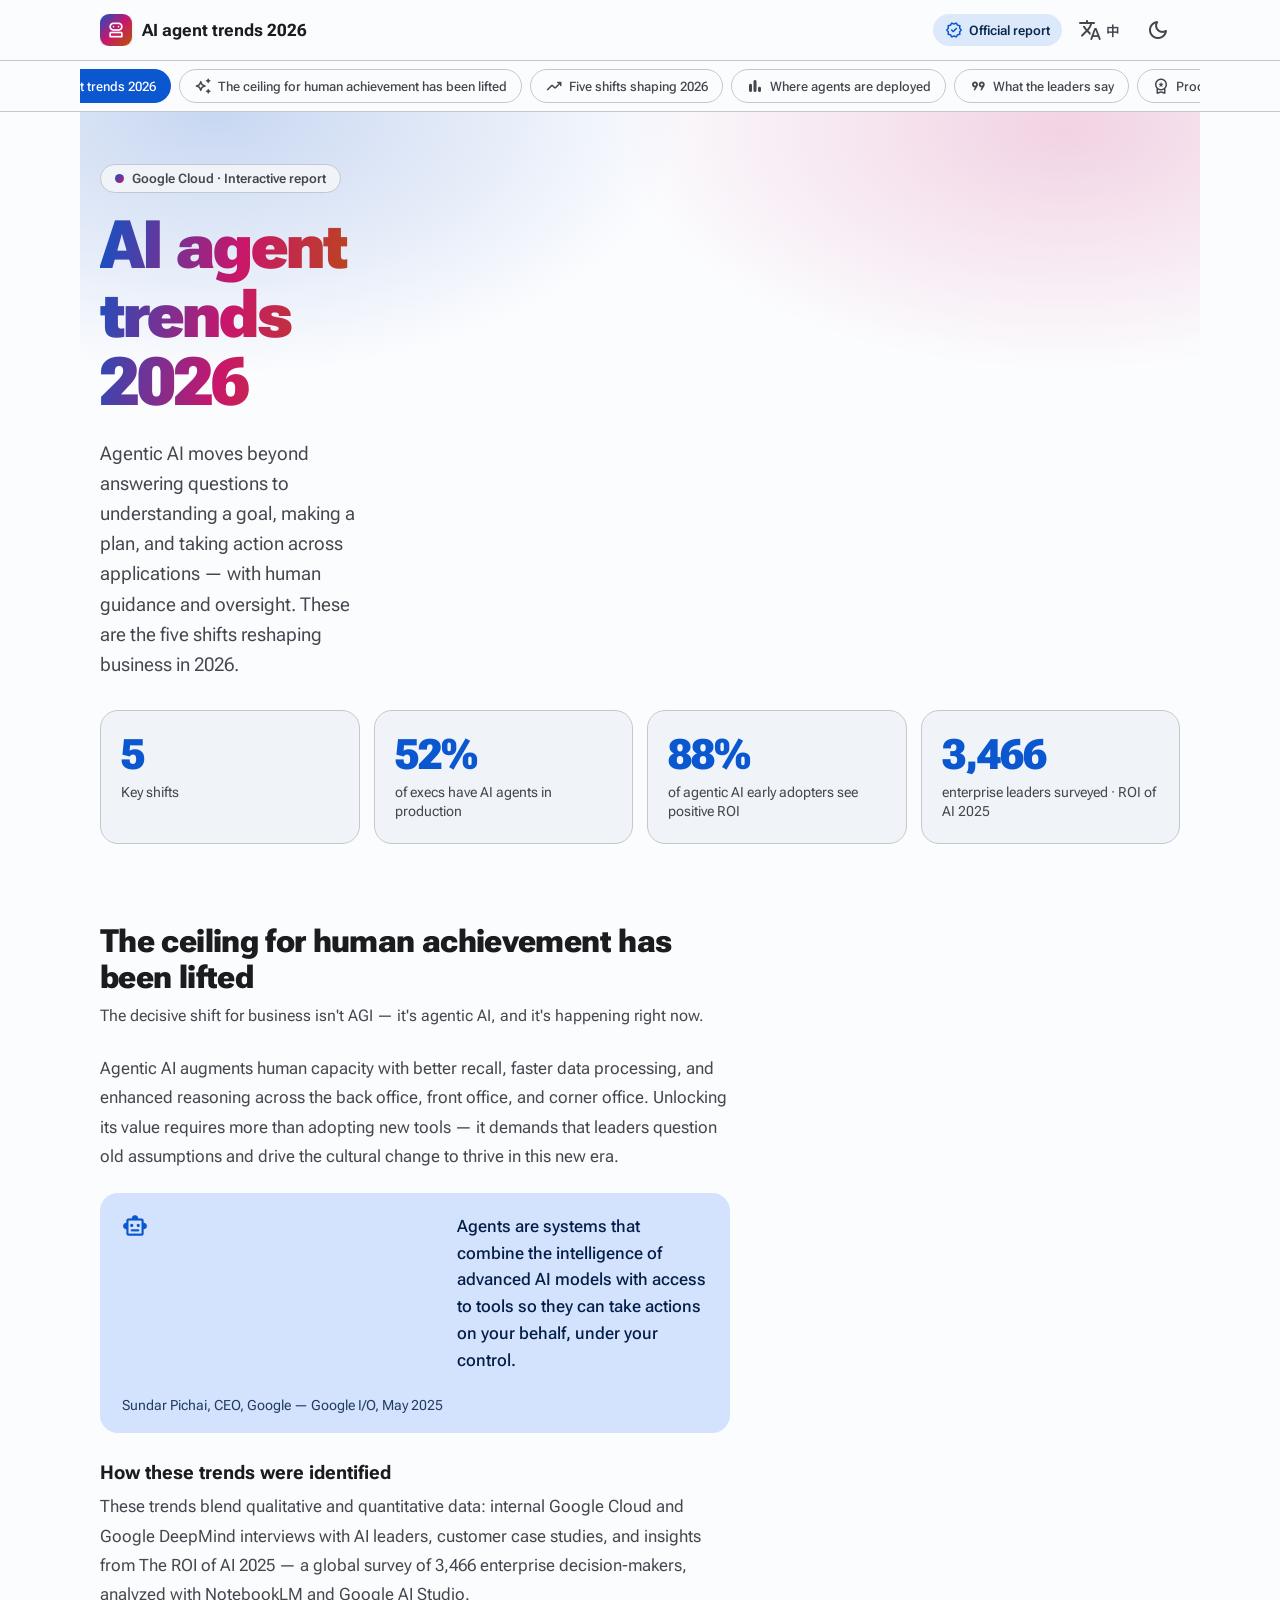
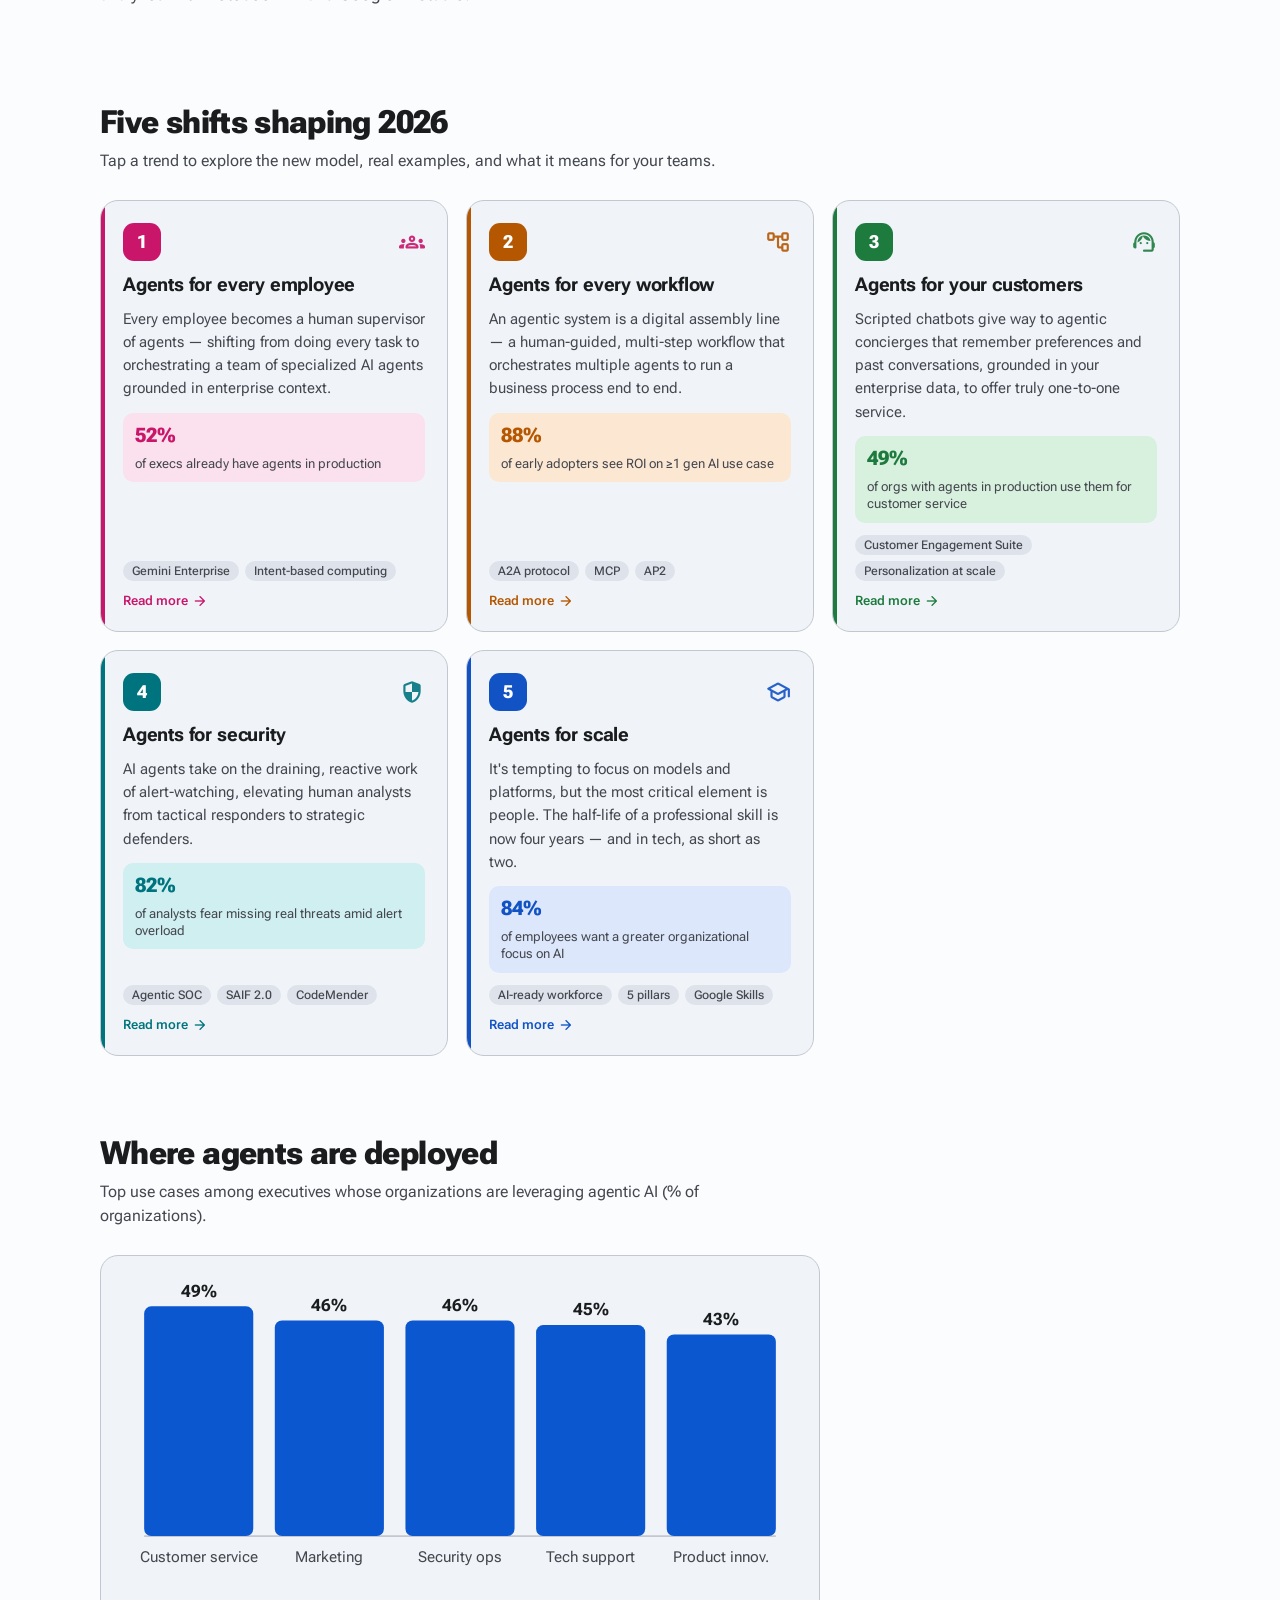
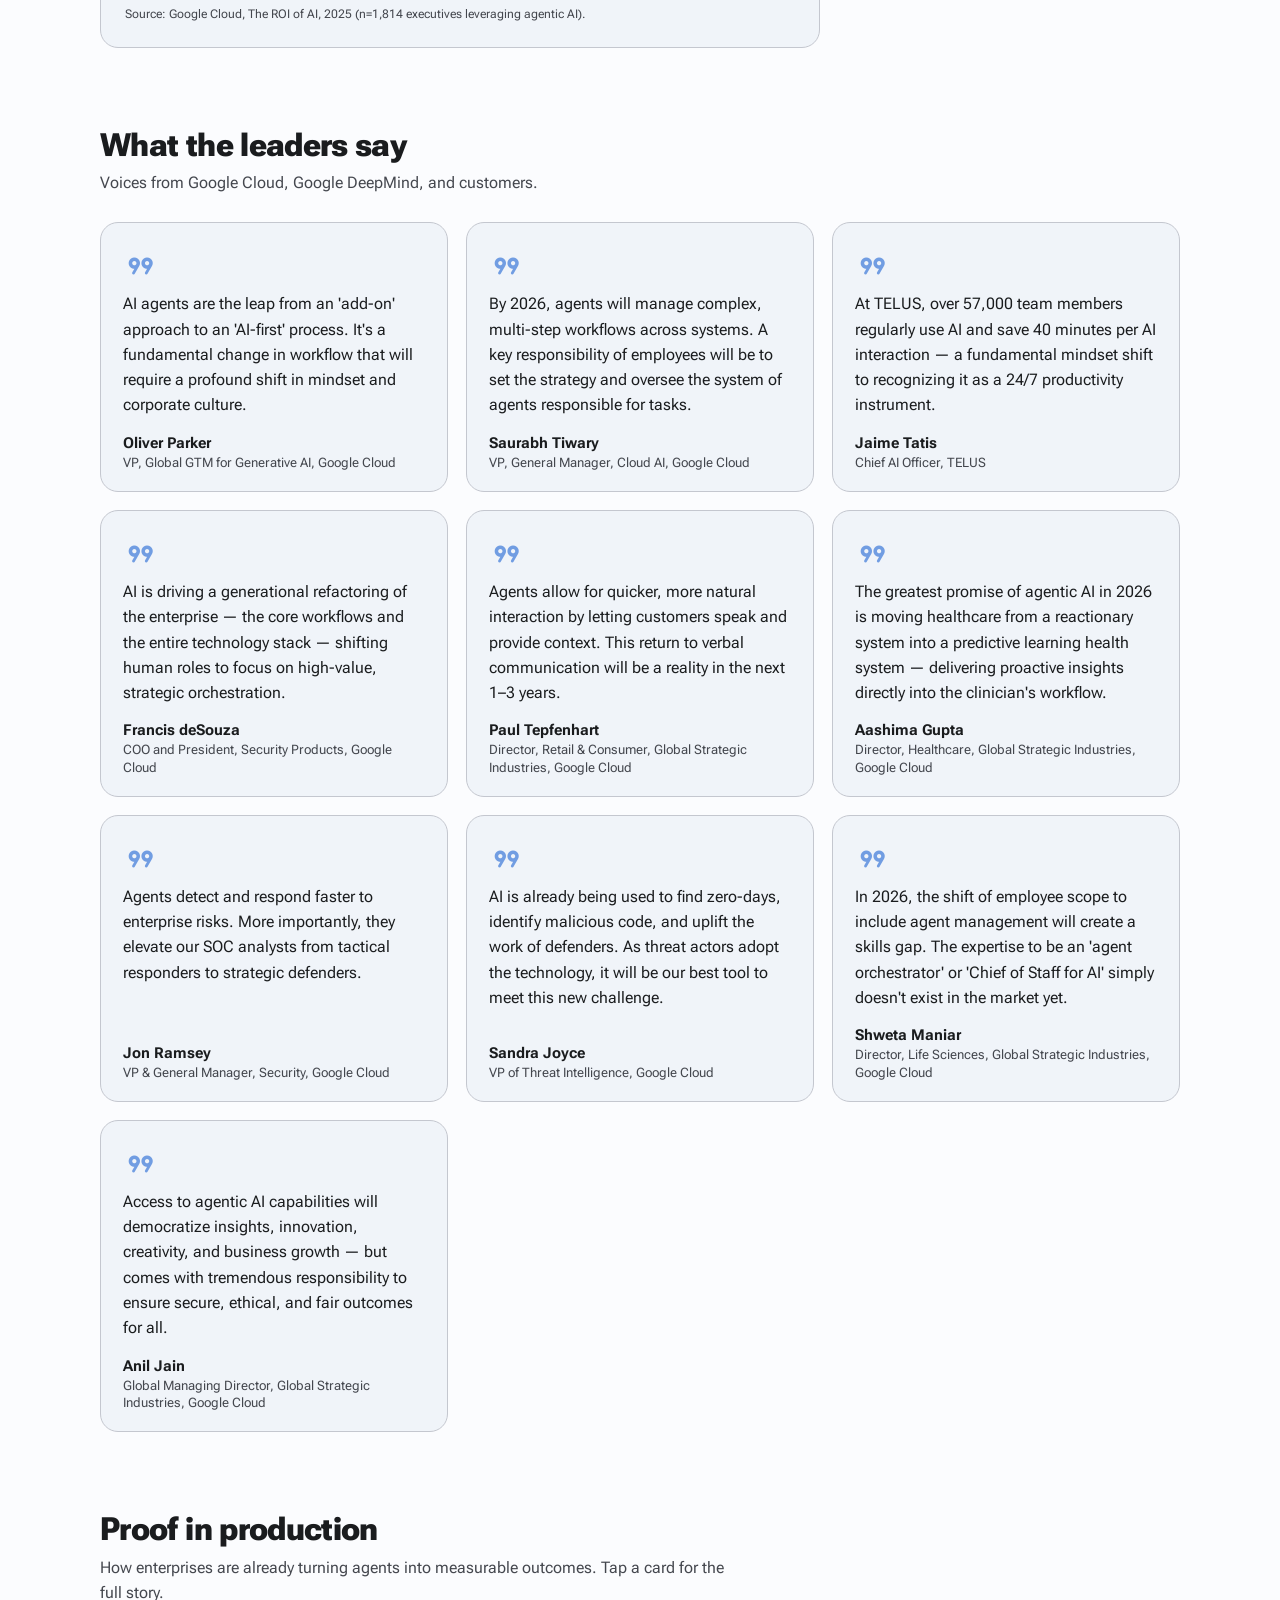
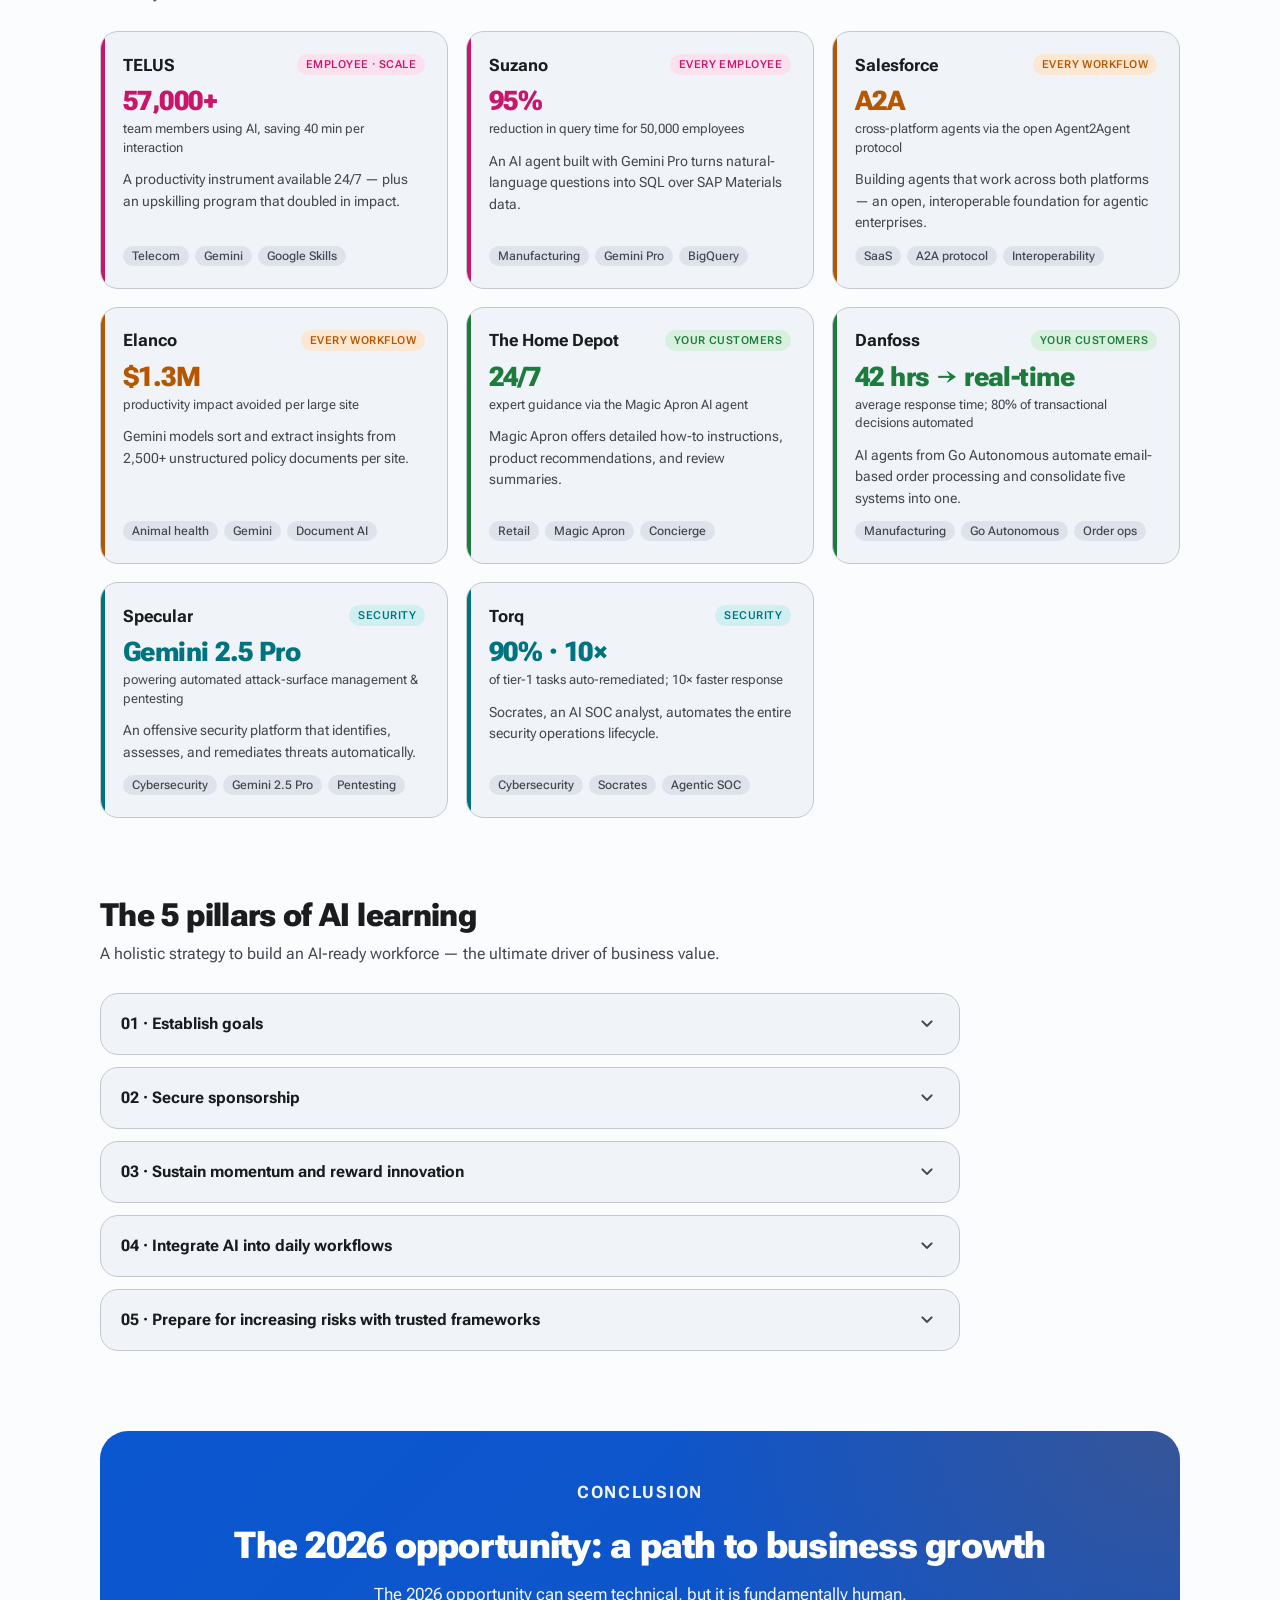
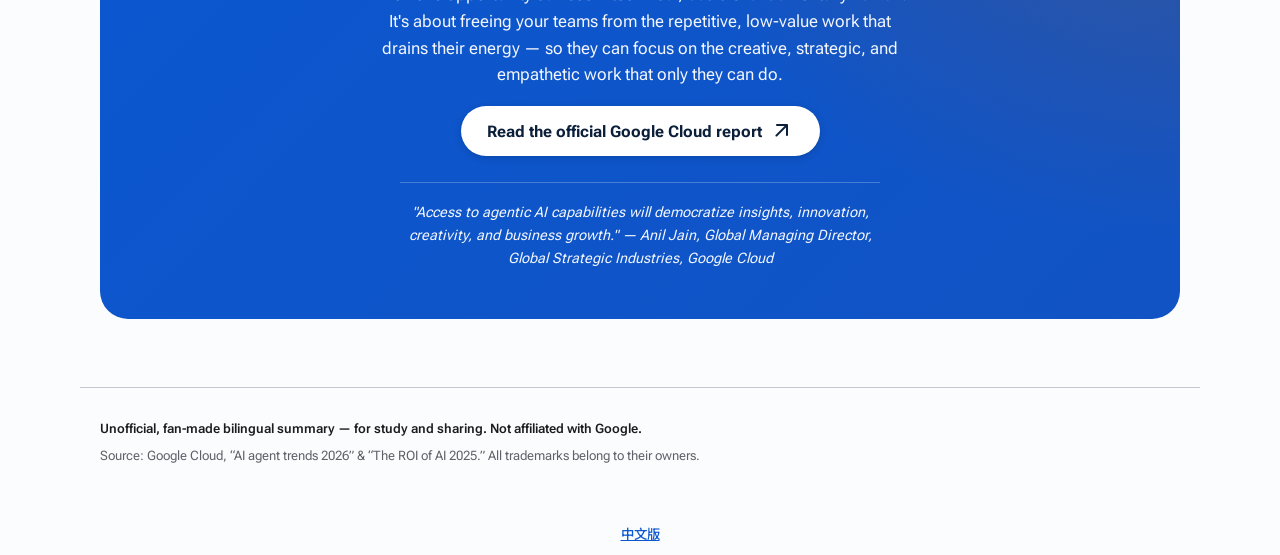
==== commit 88a59d87: "fix: og:image 尺寸宣告改為圖檔實際大小 2400×1260 這個站的社群預覽原本就正常:og:image 用絕對網址、twitter:card 與 twitter:image 都在,as" ====
--- a/en/index.html
+++ b/en/index.html
@@ -28,8 +28,8 @@
   <meta property="og:description" content="An interactive summary of Google Cloud's AI agent trends 2026 — the five shifts redefining roles, workflows, and business value. Unofficial study &amp; sharing edition." />
   <meta property="og:url" content="https://google-ai-agent-trends-2026.peteraim.com/en/" />
   <meta property="og:image" content="https://google-ai-agent-trends-2026.peteraim.com/assets/og-image.png" />
-  <meta property="og:image:width" content="1200" />
-  <meta property="og:image:height" content="630" />
+  <meta property="og:image:width" content="2400" />
+  <meta property="og:image:height" content="1260" />
 
   <!-- ==== Twitter ==== -->
   <meta name="twitter:card" content="summary_large_image" />
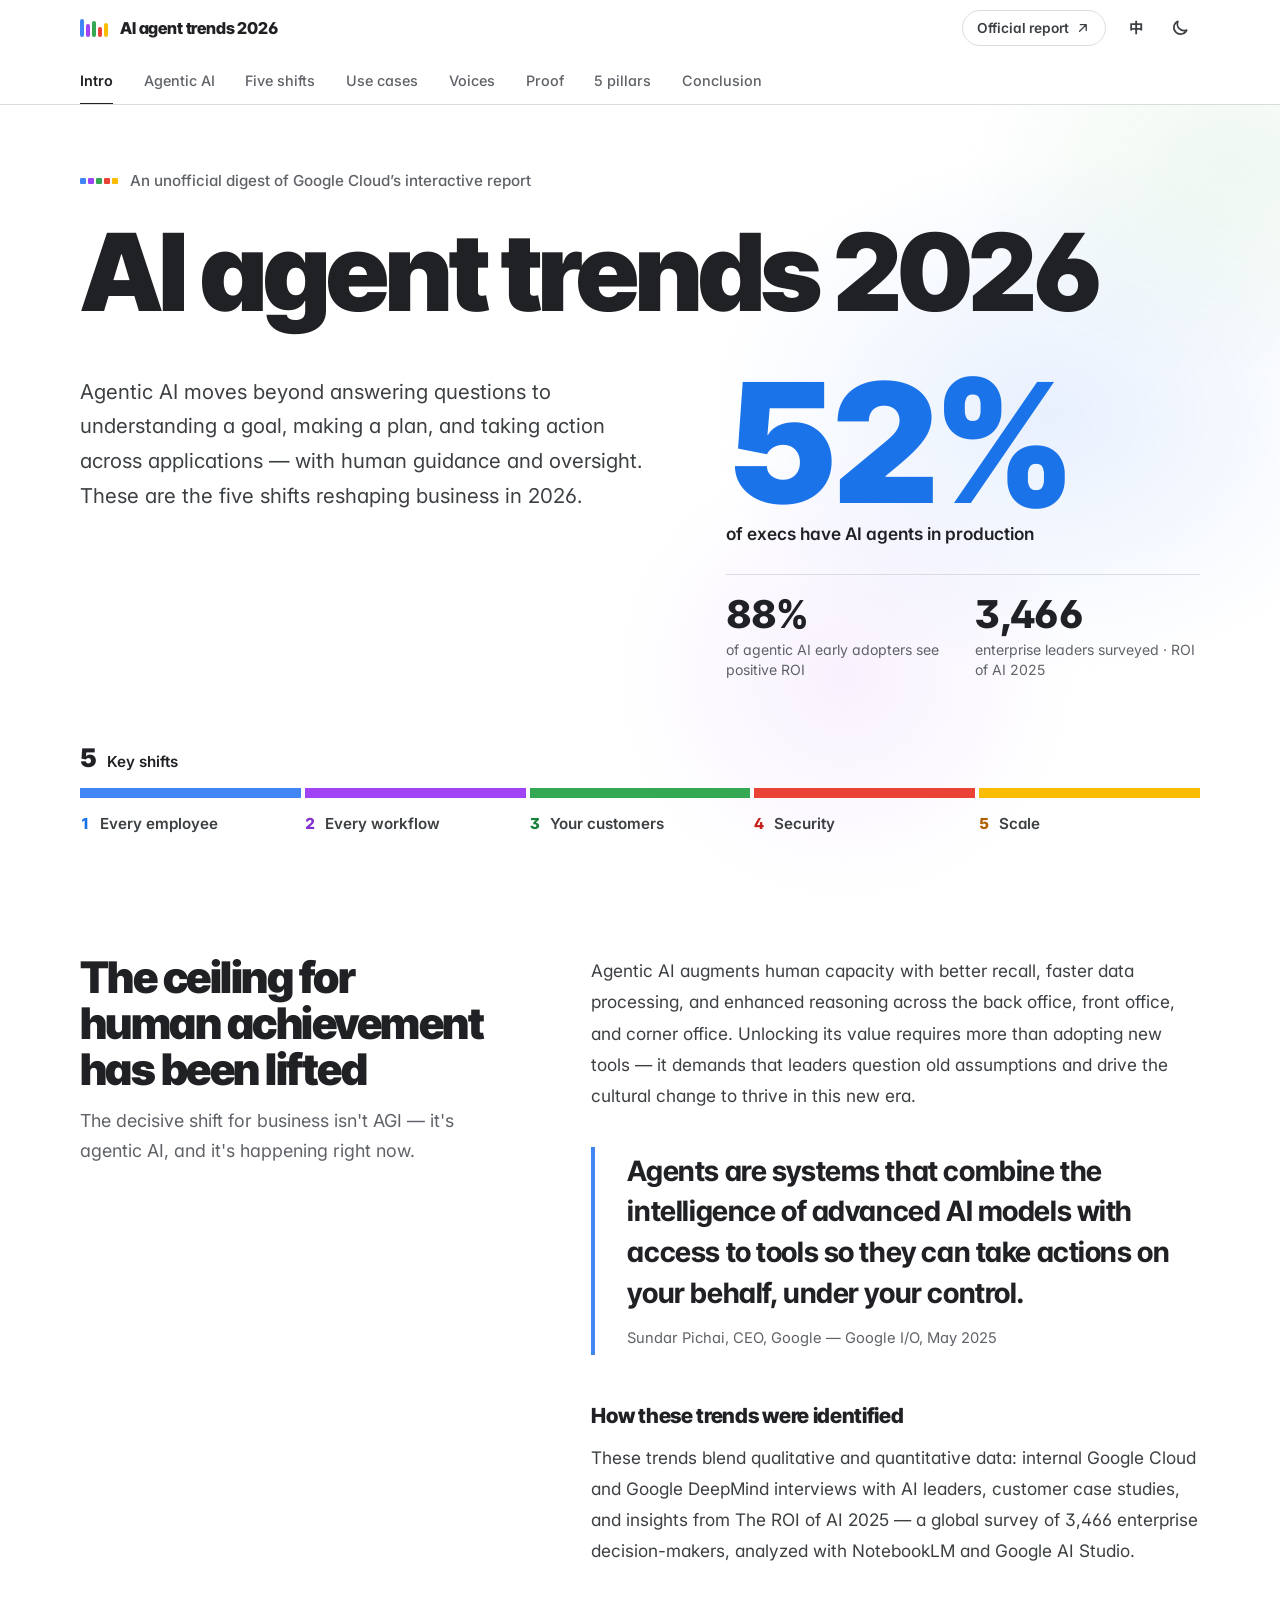
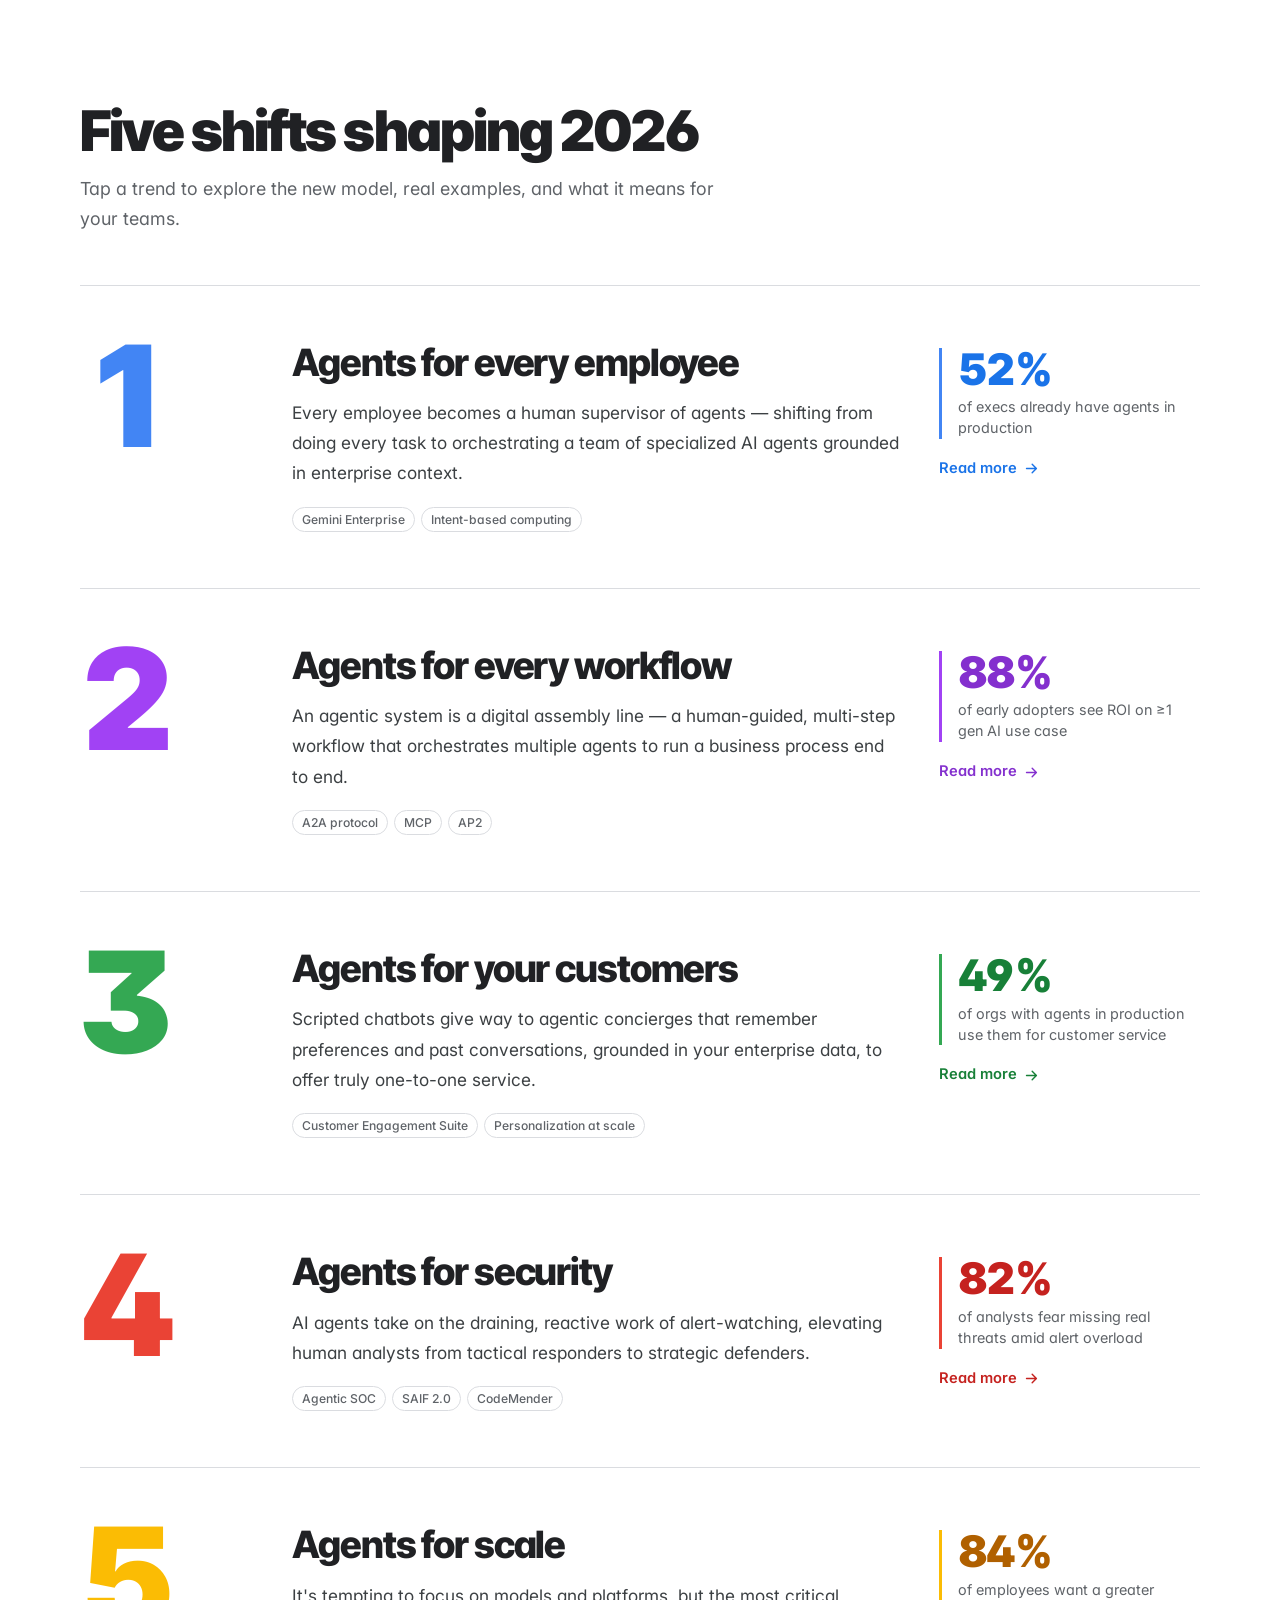
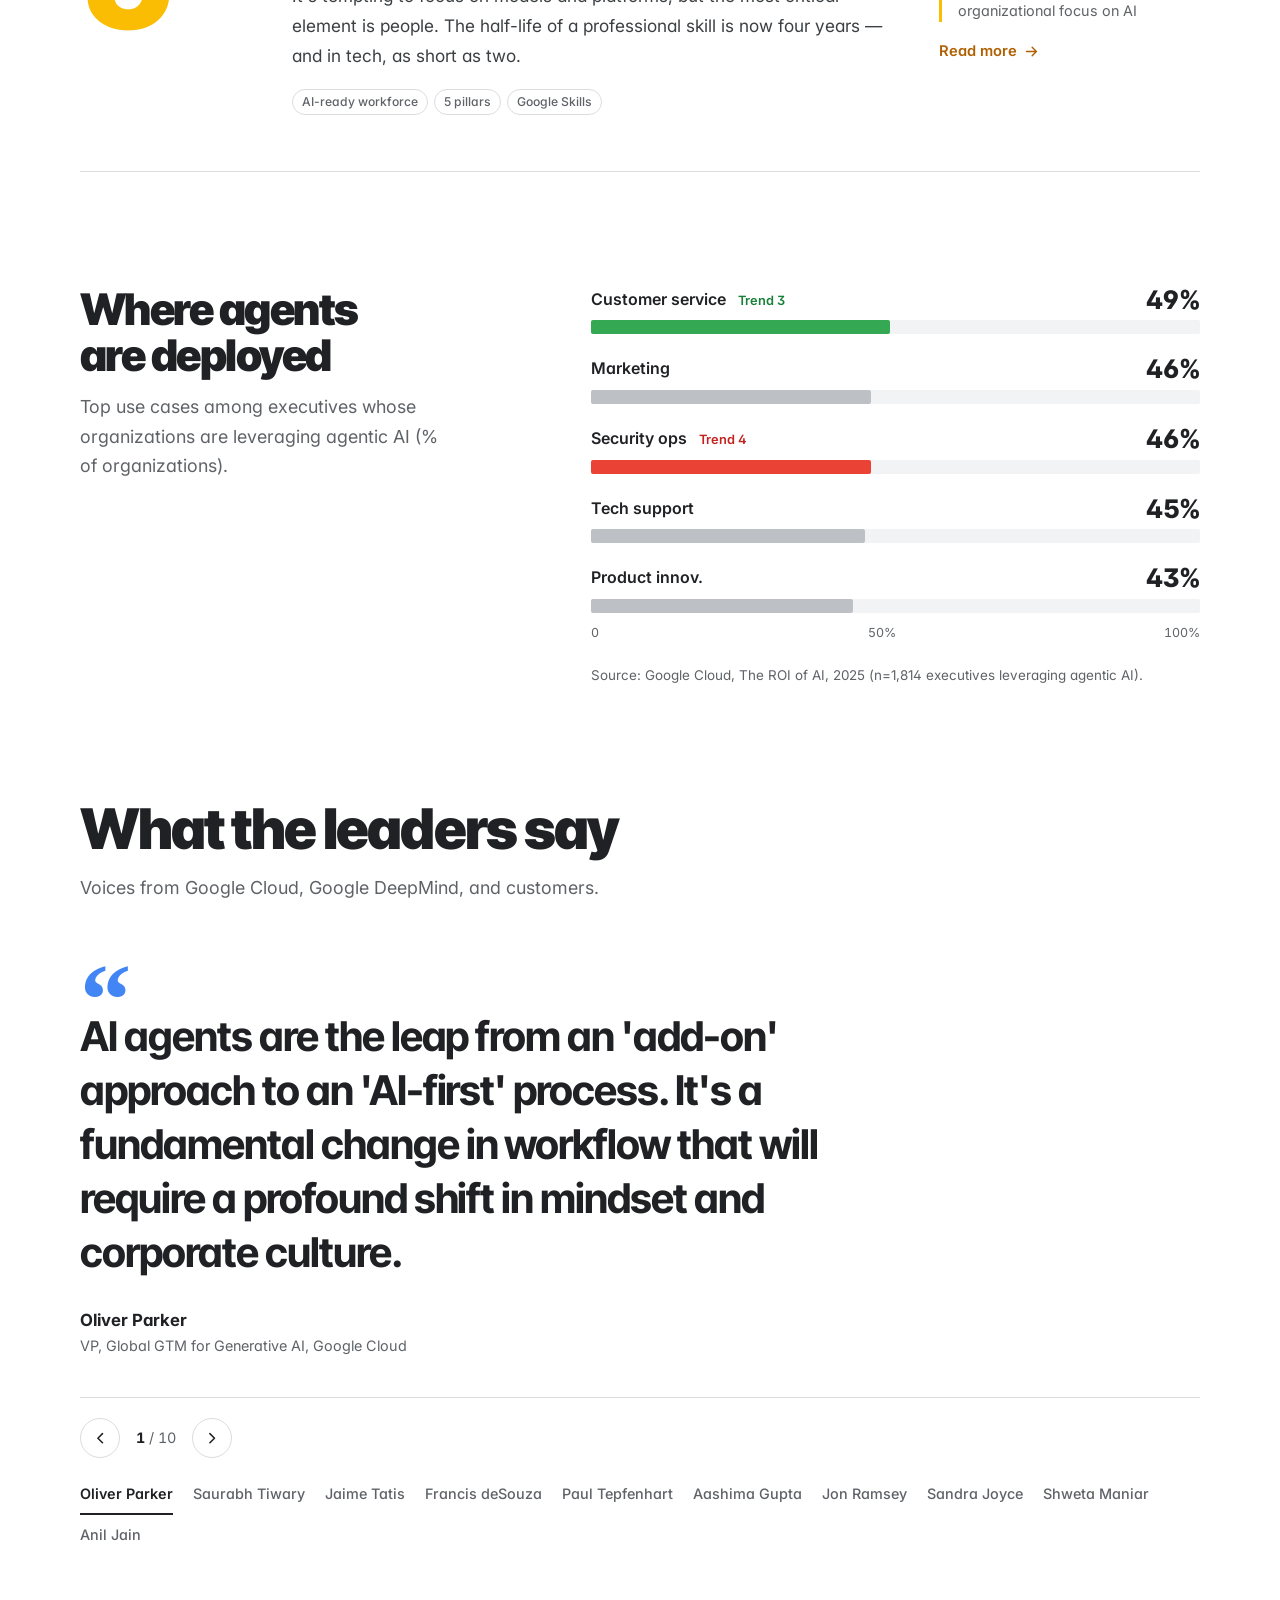
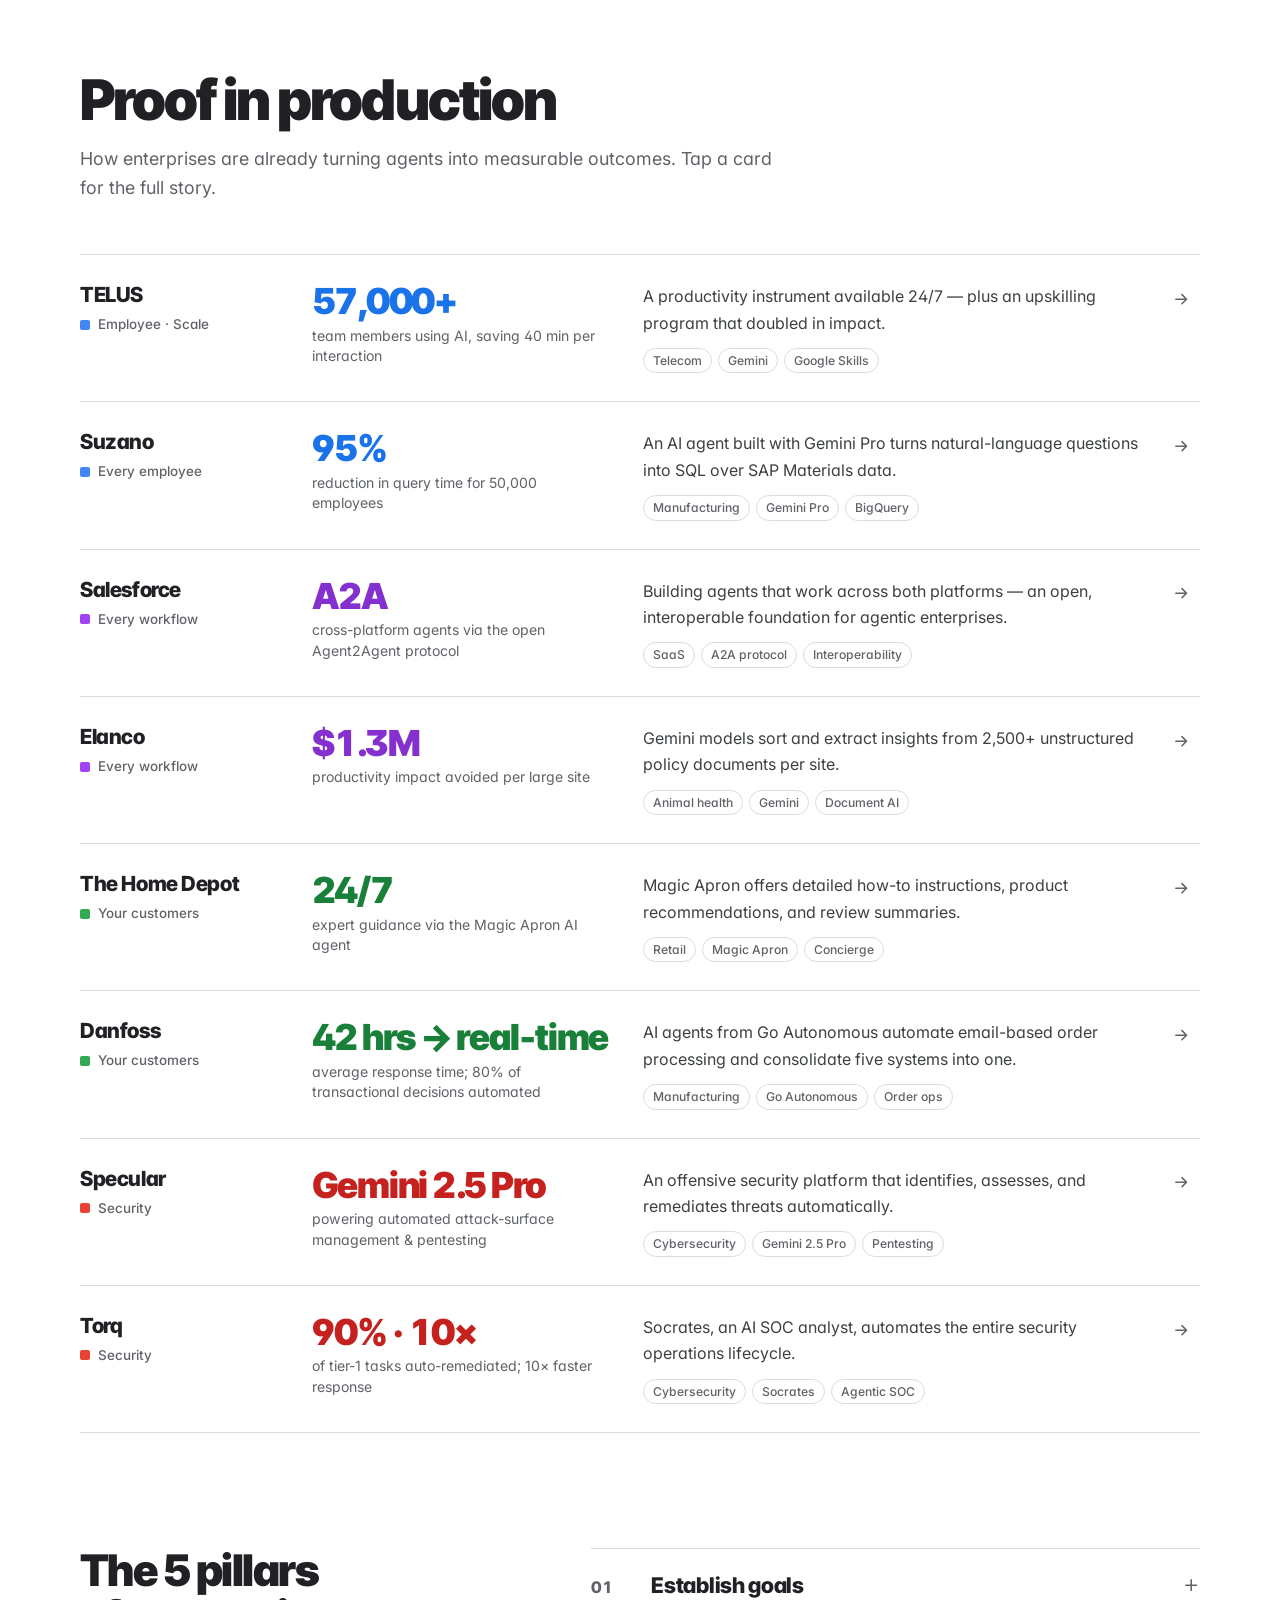
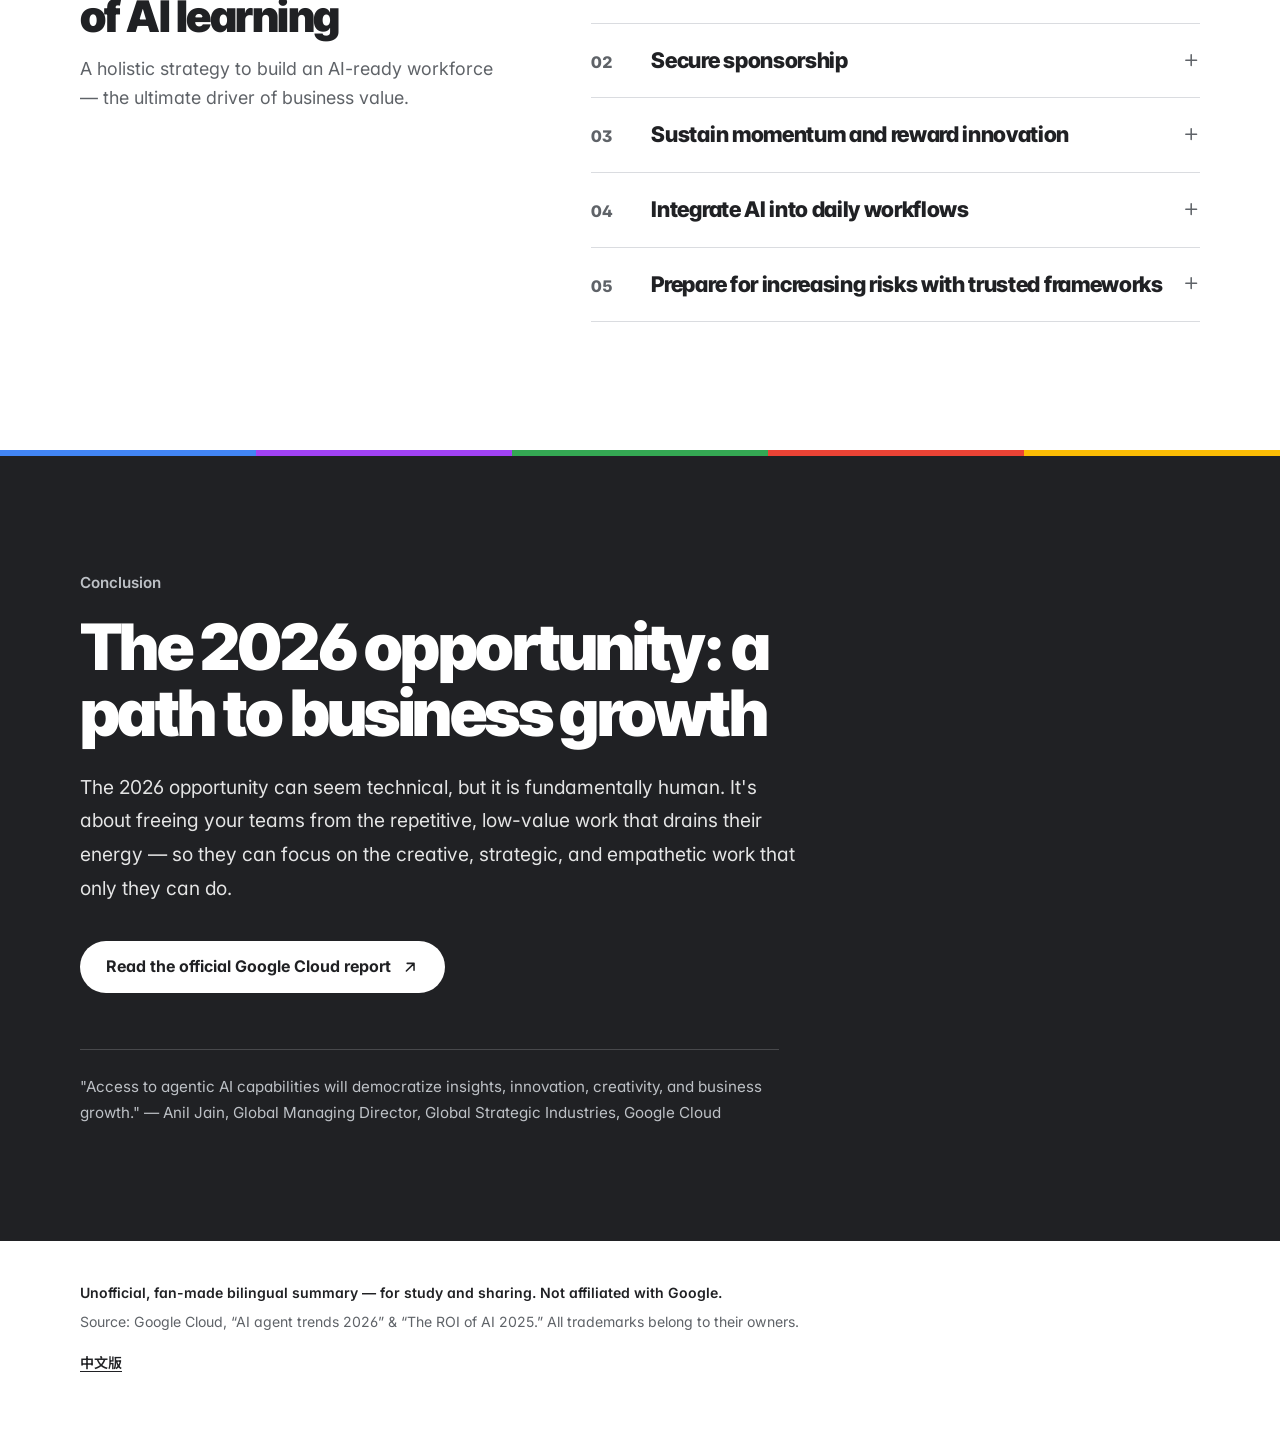
==== commit 0bdfd653: "fix: 頁框改用新字體、避免深色閃白，語言連結收進頁尾 - 字體改載 Inter Tight / Inter / Noto Sans TC，拿掉 Roboto 與 Material Symbols " ====
--- a/en/index.html
+++ b/en/index.html
@@ -20,7 +20,18 @@
   <link rel="alternate" hreflang="zh-Hant" href="https://google-ai-agent-trends-2026.peteraim.com/" />
   <link rel="alternate" hreflang="en" href="https://google-ai-agent-trends-2026.peteraim.com/en/" />
   <link rel="alternate" hreflang="x-default" href="https://google-ai-agent-trends-2026.peteraim.com/" />
-  <meta name="theme-color" content="#0B57D0" />
+  <meta name="theme-color" content="#FFFFFF" media="(prefers-color-scheme: light)" />
+  <meta name="theme-color" content="#111316" media="(prefers-color-scheme: dark)" />
+
+  <!-- ==== Theme before first paint: saved choice, else the OS setting ==== -->
+  <script>
+    (function (d) {
+      var t = null;
+      try { t = localStorage.getItem("theme"); } catch (e) {}
+      if (!t) t = window.matchMedia && matchMedia("(prefers-color-scheme: dark)").matches ? "dark" : "light";
+      d.setAttribute("data-theme", t);
+    })(document.documentElement);
+  </script>
 
   <!-- ==== Open Graph ==== -->
   <meta property="og:type" content="website" />
@@ -51,11 +62,10 @@
   }
   </script>
 
-  <!-- ==== Fonts + icons (CDN, no local files) ==== -->
+  <!-- ==== Fonts (CDN, no local files): Inter Tight display, Inter body, Noto Sans TC for Chinese ==== -->
   <link rel="preconnect" href="https://fonts.googleapis.com" />
   <link rel="preconnect" href="https://fonts.gstatic.com" crossorigin />
-  <link href="https://fonts.googleapis.com/css2?family=Roboto:wght@400;500;700&family=Roboto+Flex:opsz,wght@8..144,400..800&family=Noto+Sans+TC:wght@400;500;700;900&display=swap" rel="stylesheet" />
-  <link href="https://fonts.googleapis.com/css2?family=Material+Symbols+Rounded:opsz,wght,FILL,GRAD@24,400,0,0&display=swap" rel="stylesheet" />
+  <link href="https://fonts.googleapis.com/css2?family=Inter+Tight:wght@600;700;800;900&family=Inter:wght@400;500;600;700&family=Noto+Sans+TC:wght@400;500;700;900&display=swap" rel="stylesheet" />
 
   <link rel="stylesheet" href="../assets/styles.css" />
 </head>
@@ -66,34 +76,32 @@
   <header class="appbar">
     <div class="appbar__inner">
       <a class="brand" href="#top" aria-label="AI agent trends 2026">
-        <span class="brand__logo" aria-hidden="true">
-          <span class="material-symbols-rounded">robot_2</span>
-        </span>
+        <span class="spectrum spectrum--brand" aria-hidden="true"><i></i><i></i><i></i><i></i><i></i></span>
         <span class="brand__name" id="brandName">AI agent trends 2026</span>
       </a>
 
       <div class="appbar__actions">
         <a class="src-link" id="srcLink" href="https://cloud.google.com/resources/content/ai-agent-trends-2026"
            target="_blank" rel="noopener" data-i18n="sourceTitle" data-i18n-attr="title" title="Official Google Cloud report">
-          <span class="material-symbols-rounded" aria-hidden="true">verified</span>
           <span class="src-link__txt" data-i18n="sourceTxt">Official report</span>
+          <svg class="ico" viewBox="0 0 24 24" aria-hidden="true"><path d="M7 17 17 7M8 7h9v9" fill="none" stroke="currentColor" stroke-width="2" stroke-linecap="round" stroke-linejoin="round"/></svg>
         </a>
 
         <a class="icon-btn" id="langToggle" href="/" hreflang="zh-Hant" rel="alternate"
            title="中文版" aria-label="中文版">
-          <span class="material-symbols-rounded">translate</span>
           <span class="icon-btn__txt" id="langLabel">中</span>
         </a>
 
-        <button class="icon-btn" id="themeToggle" type="button"
-                title="Theme" aria-label="Toggle theme / 切換主題">
-          <span class="material-symbols-rounded" id="themeIcon">dark_mode</span>
+        <button class="icon-btn" id="themeToggle" type="button" aria-pressed="false"
+                data-i18n="theme" data-i18n-attr="aria-label" aria-label="Toggle dark mode">
+          <svg class="ico ico--moon" viewBox="0 0 24 24" aria-hidden="true"><path d="M20 14.5A8 8 0 0 1 9.5 4a8 8 0 1 0 10.5 10.5Z" fill="none" stroke="currentColor" stroke-width="2" stroke-linejoin="round"/></svg>
+          <svg class="ico ico--sun" viewBox="0 0 24 24" aria-hidden="true"><circle cx="12" cy="12" r="4" fill="none" stroke="currentColor" stroke-width="2"/><path d="M12 2v2M12 20v2M2 12h2M20 12h2M4.9 4.9l1.4 1.4M17.7 17.7l1.4 1.4M4.9 19.1l1.4-1.4M17.7 6.3l1.4-1.4" stroke="currentColor" stroke-width="2" stroke-linecap="round"/></svg>
         </button>
       </div>
     </div>
   </header>
 
-  <!-- ==== Sticky section nav (auto-generated anchor pills + scrollspy) ==== -->
+  <!-- ==== Sticky section nav (auto-generated anchor links + scrollspy) ==== -->
   <nav class="sectionnav" id="sectionNav" aria-label="Section navigation">
     <div class="sectionnav__inner" id="sectionNavInner"></div>
   </nav>
@@ -110,7 +118,7 @@
     <div class="dialog__bar">
       <span class="dialog__spacer"></span>
       <button class="icon-btn" id="dialogClose" type="button" aria-label="Close / 關閉">
-        <span class="material-symbols-rounded">close</span>
+        <svg class="ico" viewBox="0 0 24 24" aria-hidden="true"><path d="M6 6l12 12M18 6 6 18" fill="none" stroke="currentColor" stroke-width="2" stroke-linecap="round"/></svg>
       </button>
     </div>
     <div class="dialog__body" id="dialogBody"></div>
@@ -118,13 +126,15 @@
 
   <!-- ==== Footer ==== -->
   <footer class="footer">
-    <p class="footer__main" id="footerText" data-i18n="footer">Unofficial bilingual summary.</p>
-    <p class="footer__sub" id="footerSub" data-i18n="footerSub">Source attribution below.</p>
+    <p class="footer__main" id="footerText" data-i18n="footer">Unofficial, fan-made bilingual summary — for study and sharing. Not affiliated with Google.</p>
+    <p class="footer__sub" id="footerSub" data-i18n="footerSub">Source: Google Cloud, “AI agent trends 2026” &amp; “The ROI of AI 2025.” All trademarks belong to their owners.</p>
+    <!-- plain link to the other language: works before (or without) JS, which is
+         the first pass a crawler makes -->
+    <p class="lang-alt-link"><a href="/" hreflang="zh-Hant" rel="alternate" lang="zh-Hant">中文版</a></p>
   </footer>
 
   <!-- ==== Scripts (order matters: data first) ==== -->
   <script src="../data/data.js"></script>
   <script src="../assets/app.js"></script>
-<p class="lang-alt-link" style="text-align:center;padding:12px;"><a href="/" hreflang="zh-Hant" rel="alternate" lang="zh-Hant">中文版</a></p>
 </body>
 </html>
--- a/assets/styles.css
+++ b/assets/styles.css
@@ -1,125 +1,128 @@
 /* =========================================================================
-   AI agent trends 2026 · composite · Material Design 3 (Google-flavored)
-   Pure CSS, no preprocessor, no build step. Light + dark, EN/中文 full page.
-   Primary seed: Google blue. Five per-trend accent colors (t1..t5) echo the
-   report's pink → orange → green → teal → blue trend imagery.
+   AI agent trends 2026 · "Keynote report"
+   Pure CSS, no preprocessor, no build step. Light + dark, 中文 / English.
+
+   A white stage, big numerals, and one colour per idea: each of the five
+   shifts owns one hue (blue, purple, green, red, yellow) and keeps it
+   everywhere it appears — the hero strip, its numeral, the chart, the case
+   rows, the dialog and the reading rail on the left edge.
    ========================================================================= */
 
-/* ---- MD3 design tokens : LIGHT (default) ---- */
+/* ---- Tokens : LIGHT (default) ---- */
 :root,
 [data-theme="light"] {
-  --primary:             #0B57D0;
-  --on-primary:          #FFFFFF;
-  --primary-container:   #D3E3FD;
-  --on-primary-container:#041E49;
-  --secondary:           #4C6584;
-  --secondary-container: #DCE9FB;
-  --on-secondary-container:#0A2A4D;
-  --tertiary:            #9A4600;
-  --tertiary-container:  #FFDCC2;
-  --on-tertiary-container:#321300;
-
-  --background:          #FBFCFE;
-  --on-background:       #1A1C1E;
-  --surface:             #FBFCFE;
-  --surface-container:   #F0F4F9;
-  --surface-container-high:#E8EEF6;
-  --surface-variant:     #DEE3EB;
-  --on-surface:          #1A1C1E;
-  --on-surface-variant:  #44474E;
-
-  --outline:             #74777F;
-  --outline-variant:     #C4C7CF;
-  --error:               #B3261E;
-  --shadow:              rgba(11,33,63,.16);
-
-  /* per-trend accents + soft container */
-  --t1: #C9166B; --t1-soft: #FBE0EE;
-  --t2: #B55700; --t2-soft: #FCE7D2;
-  --t3: #1E7B3E; --t3-soft: #D8F1DF;
-  --t4: #00747E; --t4-soft: #CFEFF1;
-  --t5: #1153C4; --t5-soft: #DCE7FB;
-
-  --elev-1: 0 1px 2px rgba(11,33,63,.10), 0 1px 3px 1px rgba(11,33,63,.06);
-  --elev-2: 0 2px 6px 2px rgba(11,33,63,.10), 0 1px 2px rgba(11,33,63,.10);
-  --elev-3: 0 8px 24px 2px rgba(11,33,63,.16), 0 2px 6px rgba(11,33,63,.10);
-
-  --radius-sm: 10px;
-  --radius:    18px;
-  --radius-lg: 28px;
-
-  --font-body: "Roboto Flex", "Roboto", "Noto Sans TC", system-ui, sans-serif;
-  --maxw: 1120px;
-}
-
-/* ---- MD3 design tokens : DARK ---- */
+  --bg:         #FFFFFF;
+  --surface:    #F8F9FA;
+  --surface-2:  #F1F3F4;
+  --ink:        #202124;
+  --ink-2:      #3C4043;
+  --muted:      #5F6368;
+  --rule:       #DADCE0;
+  --rule-2:     #BDC1C6;
+  --bar:        #BDC1C6;          /* neutral chart bars */
+  --focus:      #1A73E8;
+
+  /* one hue per trend: --cN fills (shapes), --kN text-safe on white, --sN tint */
+  --c1: #4285F4; --k1: #1A73E8; --s1: #E8F0FE;
+  --c2: #A142F4; --k2: #8430CE; --s2: #F3E8FD;
+  --c3: #34A853; --k3: #188038; --s3: #E6F4EA;
+  --c4: #EA4335; --k4: #C5221F; --s4: #FCE8E6;
+  --c5: #FBBC04; --k5: #B06000; --s5: #FEF7E0;
+
+  --band-bg:   #202124;           /* closing band */
+  --band-ink:  #FFFFFF;
+  --band-mute: #BDC1C6;
+
+  --shadow: 0 1px 2px rgba(60,64,67,.3), 0 2px 6px 2px rgba(60,64,67,.15);
+
+  --display: "Inter Tight", "Noto Sans TC", system-ui, sans-serif;
+  --body:    "Inter", "Noto Sans TC", system-ui, sans-serif;
+  --maxw: 1200px;
+  --gutter: clamp(16px, 4vw, 40px);
+  --appbar-h: 56px;
+}
+
+/* ---- Tokens : DARK ---- */
 [data-theme="dark"] {
-  --primary:             #A8C7FA;
-  --on-primary:          #00315C;
-  --primary-container:   #0842A0;
-  --on-primary-container:#D7E3FF;
-  --secondary:           #B7C8E6;
-  --secondary-container: #2A3F5C;
-  --on-secondary-container:#DCE9FB;
-  --tertiary:            #FFB68A;
-  --tertiary-container:  #6E3500;
-  --on-tertiary-container:#FFDCC2;
-
-  --background:          #111316;
-  --on-background:       #E2E2E6;
-  --surface:             #111316;
-  --surface-container:   #1B1E22;
-  --surface-container-high:#262A30;
-  --surface-variant:     #43474E;
-  --on-surface:          #E2E2E6;
-  --on-surface-variant:  #C3C6CF;
-
-  --outline:             #8D9199;
-  --outline-variant:     #43474E;
-  --error:               #FFB4AB;
-  --shadow:              rgba(0,0,0,.5);
-
-  --t1: #FF8FC4; --t1-soft: rgba(255,143,196,.14);
-  --t2: #FFB77C; --t2-soft: rgba(255,183,124,.14);
-  --t3: #7BDB97; --t3-soft: rgba(123,219,151,.14);
-  --t4: #5BD7DF; --t4-soft: rgba(91,215,223,.14);
-  --t5: #A8C7FA; --t5-soft: rgba(168,199,250,.16);
+  --bg:         #111316;
+  --surface:    #1A1C20;
+  --surface-2:  #23262B;
+  --ink:        #E8EAED;
+  --ink-2:      #C9CCD1;
+  --muted:      #9AA0A6;
+  --rule:       #34373C;
+  --rule-2:     #4A4E54;
+  --bar:        #4A4E54;
+  --focus:      #8AB4F8;
+
+  --c1: #8AB4F8; --k1: #8AB4F8; --s1: rgba(138,180,248,.12);
+  --c2: #C58AF9; --k2: #C58AF9; --s2: rgba(197,138,249,.12);
+  --c3: #81C995; --k3: #81C995; --s3: rgba(129,201,149,.12);
+  --c4: #F28B82; --k4: #F28B82; --s4: rgba(242,139,130,.12);
+  --c5: #FDD663; --k5: #FDD663; --s5: rgba(253,214,99,.10);
+
+  --band-bg:   #1A1C20;
+  --band-ink:  #E8EAED;
+  --band-mute: #9AA0A6;
+
+  --shadow: 0 2px 8px rgba(0,0,0,.5), 0 12px 32px rgba(0,0,0,.4);
 }
 
 /* ---- per-trend accent wiring ---- */
-.is-t1 { --accent: var(--t1); --accent-soft: var(--t1-soft); }
-.is-t2 { --accent: var(--t2); --accent-soft: var(--t2-soft); }
-.is-t3 { --accent: var(--t3); --accent-soft: var(--t3-soft); }
-.is-t4 { --accent: var(--t4); --accent-soft: var(--t4-soft); }
-.is-t5 { --accent: var(--t5); --accent-soft: var(--t5-soft); }
+.is-t1 { --fill: var(--c1); --accent: var(--k1); --tint: var(--s1); }
+.is-t2 { --fill: var(--c2); --accent: var(--k2); --tint: var(--s2); }
+.is-t3 { --fill: var(--c3); --accent: var(--k3); --tint: var(--s3); }
+.is-t4 { --fill: var(--c4); --accent: var(--k4); --tint: var(--s4); }
+.is-t5 { --fill: var(--c5); --accent: var(--k5); --tint: var(--s5); }
 
 /* ---- Reset / base ---- */
 * { box-sizing: border-box; }
-html { scroll-behavior: smooth; }
+html { scroll-behavior: smooth; -webkit-text-size-adjust: 100%; }
 body {
   margin: 0;
-  font-family: var(--font-body);
-  background: var(--background);
-  color: var(--on-background);
+  font-family: var(--body);
+  font-size: 1rem;
+  line-height: 1.6;
+  background: var(--bg);
+  color: var(--ink);
   -webkit-font-smoothing: antialiased;
-  transition: background .2s, color .2s;
-  overflow-x: hidden;
+  font-feature-settings: "cv11", "ss01";
+  overflow-x: clip;
 }
 a { color: inherit; text-decoration: none; }
-.material-symbols-rounded {
-  font-variation-settings: "FILL" 0, "wght" 400, "GRAD" 0, "opsz" 24;
-  line-height: 1;
-  user-select: none;
-}
+button { font: inherit; color: inherit; }
+:focus-visible { outline: 2px solid var(--focus); outline-offset: 3px; border-radius: 4px; }
+::selection { background: color-mix(in srgb, var(--c1) 28%, transparent); }
+
+/* Chinese never gets fake italics; emphasis is weight instead */
+:lang(zh-Hant) em, :lang(zh) em, :lang(zh-Hant) i, :lang(zh-Hant) cite { font-style: normal; }
+:lang(zh-Hant) em { font-weight: 700; }
+
+.ico { width: 1.15em; height: 1.15em; flex: 0 0 auto; display: inline-block; vertical-align: -.2em; }
+
+/* the five-colour mark: brand, hero eyebrow, footer rule */
+.spectrum { display: inline-flex; gap: 2px; flex: 0 0 auto; }
+.spectrum i { display: block; width: 6px; height: 6px; border-radius: 1px; }
+.spectrum i:nth-child(1) { background: var(--c1); }
+.spectrum i:nth-child(2) { background: var(--c2); }
+.spectrum i:nth-child(3) { background: var(--c3); }
+.spectrum i:nth-child(4) { background: var(--c4); }
+.spectrum i:nth-child(5) { background: var(--c5); }
+.spectrum--brand i { width: 4px; height: 18px; border-radius: 2px; }
+.spectrum--brand i:nth-child(2) { height: 13px; align-self: flex-end; }
+.spectrum--brand i:nth-child(3) { height: 16px; align-self: flex-end; }
+.spectrum--brand i:nth-child(4) { height: 10px; align-self: flex-end; }
+.spectrum--brand i:nth-child(5) { height: 14px; align-self: flex-end; }
+.spectrum--brand { align-items: flex-end; height: 18px; }
+
 .skip-link {
   position: absolute;
   left: -999px;
   top: 0;
   z-index: 60;
-  background: var(--primary);
-  color: var(--on-primary);
+  background: var(--ink);
+  color: var(--bg);
   padding: 10px 16px;
-  border-radius: 0 0 var(--radius-sm) 0;
   font-weight: 600;
 }
 .skip-link:focus { left: 0; }
@@ -129,14 +132,15 @@
   position: sticky;
   top: 0;
   z-index: 30;
-  background: color-mix(in srgb, var(--surface) 86%, transparent);
-  backdrop-filter: saturate(160%) blur(10px);
-  border-bottom: 1px solid var(--outline-variant);
+  background: color-mix(in srgb, var(--bg) 88%, transparent);
+  -webkit-backdrop-filter: saturate(160%) blur(12px);
+  backdrop-filter: saturate(160%) blur(12px);
 }
 .appbar__inner {
   max-width: var(--maxw);
+  height: var(--appbar-h);
   margin: 0 auto;
-  padding: 10px 20px;
+  padding: 0 var(--gutter);
   display: flex;
   align-items: center;
   gap: 12px;
@@ -144,568 +148,858 @@
 .brand {
   display: flex;
   align-items: center;
-  gap: 10px;
-  font-weight: 700;
-  font-size: 1.05rem;
-  color: var(--on-surface);
+  gap: 12px;
+  font-family: var(--display);
+  font-weight: 800;
+  font-size: 1.02rem;
+  letter-spacing: -.01em;
+  color: var(--ink);
   min-width: 0;
-  overflow: hidden;
-}
-.brand__logo {
-  flex: 0 0 auto;
-  width: 32px;
-  height: 32px;
-  display: grid;
-  place-items: center;
-  border-radius: 9px;
-  color: #fff;
-  background: linear-gradient(135deg, var(--t5) 0%, var(--t1) 50%, var(--t2) 100%);
-  box-shadow: var(--elev-1);
-}
-.brand__logo .material-symbols-rounded { font-size: 20px; }
-.brand__name {
-  overflow: hidden;
-  text-overflow: ellipsis;
-  white-space: nowrap;
-}
+}
+.brand__name { overflow: hidden; text-overflow: ellipsis; white-space: nowrap; }
 .appbar__actions {
   margin-left: auto;
   display: flex;
   align-items: center;
-  gap: 6px;
+  gap: 4px;
   flex: 0 0 auto;
 }
 .src-link {
   display: inline-flex;
   align-items: center;
   gap: 6px;
-  padding: 7px 12px;
-  border-radius: var(--radius-lg);
-  font-size: .82rem;
+  height: 36px;
+  padding: 0 14px;
+  margin-right: 6px;
+  border-radius: 999px;
+  border: 1px solid var(--rule);
+  font-size: .86rem;
   font-weight: 600;
-  color: var(--on-secondary-container);
-  background: var(--secondary-container);
-  transition: filter .15s, box-shadow .15s;
-}
-.src-link:hover { filter: brightness(.97); box-shadow: var(--elev-1); }
-.src-link .material-symbols-rounded { font-size: 18px; color: var(--primary); }
-
-/* ---- Icon button ---- */
+  color: var(--ink-2);
+  transition: border-color .15s, background .15s;
+}
+.src-link:hover { border-color: var(--rule-2); background: var(--surface); }
+
 .icon-btn {
-  display: inline-flex;
-  align-items: center;
-  gap: 4px;
+  display: inline-grid;
+  place-items: center;
+  min-width: 40px;
+  height: 40px;
+  padding: 0 10px;
   border: none;
   background: transparent;
-  color: var(--on-surface-variant);
-  border-radius: var(--radius-lg);
-  padding: 8px 10px;
+  color: var(--ink-2);
+  border-radius: 999px;
   cursor: pointer;
-  font: inherit;
   transition: background .15s;
 }
-.icon-btn:hover { background: var(--surface-container-high); }
-.icon-btn__txt { font-size: .85rem; font-weight: 600; }
-
-/* ---- Sticky section nav (scrollspy) ---- */
+.icon-btn:hover { background: var(--surface-2); }
+.icon-btn__txt { font-size: .9rem; font-weight: 700; font-family: var(--display); }
+.icon-btn .ico { width: 20px; height: 20px; }
+.ico--sun { display: none; }
+[data-theme="dark"] .ico--sun { display: inline-block; }
+[data-theme="dark"] .ico--moon { display: none; }
+
+/* ---- Sticky section nav: plain text links, scrolls with edge fades ---- */
 .sectionnav {
   position: sticky;
-  top: 53px;
+  top: var(--appbar-h);
   z-index: 25;
-  background: color-mix(in srgb, var(--background) 86%, transparent);
-  backdrop-filter: saturate(180%) blur(10px);
-  border-bottom: 1px solid var(--outline-variant);
+  background: color-mix(in srgb, var(--bg) 88%, transparent);
+  -webkit-backdrop-filter: saturate(160%) blur(12px);
+  backdrop-filter: saturate(160%) blur(12px);
+  border-bottom: 1px solid var(--rule);
 }
 .sectionnav__inner {
   max-width: var(--maxw);
   margin: 0 auto;
-  padding: 8px 14px;
-  display: flex;
-  gap: 8px;
+  padding: 0 var(--gutter);
+  display: flex;
+  gap: clamp(18px, 2.4vw, 32px);
   overflow-x: auto;
   scrollbar-width: none;
 }
 .sectionnav__inner::-webkit-scrollbar { display: none; }
-.navpill {
-  display: inline-flex;
-  align-items: center;
-  gap: 6px;
+.sectionnav.fade-r .sectionnav__inner { -webkit-mask-image: linear-gradient(90deg, #000 calc(100% - 48px), transparent); mask-image: linear-gradient(90deg, #000 calc(100% - 48px), transparent); }
+.sectionnav.fade-l .sectionnav__inner { -webkit-mask-image: linear-gradient(90deg, transparent, #000 48px); mask-image: linear-gradient(90deg, transparent, #000 48px); }
+.sectionnav.fade-l.fade-r .sectionnav__inner { -webkit-mask-image: linear-gradient(90deg, transparent, #000 48px, #000 calc(100% - 48px), transparent); mask-image: linear-gradient(90deg, transparent, #000 48px, #000 calc(100% - 48px), transparent); }
+.navlink {
   flex: 0 0 auto;
-  padding: 7px 14px;
-  border-radius: var(--radius-lg);
-  font-size: .84rem;
+  position: relative;
+  padding: 13px 0 12px;
+  font-size: .9rem;
   font-weight: 500;
-  color: var(--on-surface-variant);
-  border: 1px solid var(--outline-variant);
-  background: transparent;
+  color: var(--muted);
   white-space: nowrap;
-  cursor: pointer;
-  transition: background .15s, color .15s, border-color .15s;
-}
-.navpill .material-symbols-rounded { font-size: 18px; }
-.navpill:hover { background: var(--surface-container-high); }
-.navpill--active {
-  background: var(--primary);
-  color: var(--on-primary);
-  border-color: transparent;
+  transition: color .15s;
+}
+.navlink:hover { color: var(--ink); }
+.navlink.is-active { color: var(--ink); font-weight: 600; }
+.navlink.is-active::after {
+  content: "";
+  position: absolute;
+  left: 0; right: 0; bottom: -1px;
+  height: 2px;
+  background: var(--ink);
 }
 
 /* ---- Section scaffolding ---- */
 .section {
   max-width: var(--maxw);
   margin: 0 auto;
-  padding: 64px 20px 16px;
-  scroll-margin-top: 120px;
-}
-.section-head { margin-bottom: 26px; max-width: 70ch; }
+  padding: clamp(72px, 9vw, 128px) var(--gutter) 0;
+  scroll-margin-top: calc(var(--appbar-h) + 46px);
+}
+.section-head { margin-bottom: clamp(32px, 4vw, 56px); max-width: 46rem; }
 .section-head h2 {
-  margin: 0 0 8px;
-  font-size: clamp(1.5rem, 3.4vw, 2rem);
+  margin: 0 0 14px;
+  font-family: var(--display);
+  font-size: clamp(2rem, 4.6vw, 3.5rem);
+  font-weight: 900;
+  letter-spacing: -.035em;
+  line-height: 1.05;
+  color: var(--ink);
+  text-wrap: balance;
+}
+:lang(zh-Hant) .section-head h2 { letter-spacing: -.01em; line-height: 1.15; }
+.section-head__sub {
+  margin: 0;
+  font-size: clamp(1.02rem, 1.4vw, 1.15rem);
+  line-height: 1.65;
+  color: var(--muted);
+  max-width: 40em;
+  text-wrap: pretty;
+}
+
+/* split sections: heading column on the left, content on the right */
+@media (min-width: 900px) {
+  .section--prose,
+  .section--bars,
+  .section--accordion {
+    display: grid;
+    grid-template-columns: minmax(0, 5fr) minmax(0, 7fr);
+    column-gap: clamp(40px, 6vw, 96px);
+    align-items: start;
+  }
+  .section--prose .section-head,
+  .section--bars .section-head,
+  .section--accordion .section-head { position: sticky; top: calc(var(--appbar-h) + 80px); }
+  .section--prose .section-head h2,
+  .section--bars .section-head h2,
+  .section--accordion .section-head h2 { font-size: clamp(2rem, 3.4vw, 2.9rem); }
+}
+
+/* ---- HERO ---- */
+.section--hero {
+  position: relative;
+  padding-top: clamp(40px, 5vw, 72px);
+}
+.section--hero::before {               /* soft full-bleed light, no hard edges */
+  content: "";
+  position: absolute;
+  top: 0; bottom: -80px;
+  left: 50%;
+  width: 100vw;
+  transform: translateX(-50%);
+  background:
+    radial-gradient(38% 46% at 82% 38%, color-mix(in srgb, var(--c1) 12%, transparent), transparent 70%),
+    radial-gradient(30% 36% at 96% 8%, color-mix(in srgb, var(--c3) 8%, transparent), transparent 70%),
+    radial-gradient(26% 40% at 66% 70%, color-mix(in srgb, var(--c2) 7%, transparent), transparent 70%);
+  pointer-events: none;
+  z-index: -1;
+}
+.hero__head { max-width: none; }
+.hero__eyebrow {
+  display: flex;
+  align-items: center;
+  gap: 12px;
+  margin: 0 0 clamp(18px, 2.4vw, 28px);
+  font-size: .95rem;
+  font-weight: 500;
+  color: var(--muted);
+}
+.hero__title {
+  margin: 0;
+  font-family: var(--display);
+  font-size: clamp(3rem, 8.4vw, 7.4rem);
+  font-weight: 900;
+  letter-spacing: -.035em;
+  line-height: .95;
+  color: var(--ink);
+  text-wrap: balance;
+}
+:lang(zh-Hant) .hero__title { letter-spacing: -.02em; line-height: 1.05; word-break: keep-all; }  /* break only at the spaces */
+
+.hero__grid {
+  display: grid;
+  grid-template-columns: minmax(0, 6fr) minmax(0, 5fr);
+  gap: clamp(32px, 6vw, 96px);
+  align-items: start;
+  margin-top: clamp(32px, 4vw, 52px);
+}
+.hero__lede {
+  margin: 0;
+  max-width: 34em;
+  font-size: clamp(1.08rem, 1.6vw, 1.32rem);
+  line-height: 1.7;
+  color: var(--ink-2);
+  text-wrap: pretty;
+}
+:lang(en) .hero__lede { max-width: 30em; }
+.hero__feature { display: flex; flex-direction: column; gap: 10px; }
+.hero__num {
+  font-family: var(--display);
+  font-size: clamp(6rem, 13vw, 10.5rem);
+  font-weight: 900;
+  letter-spacing: -.06em;
+  line-height: .82;
+  color: var(--k1);
+  font-variant-numeric: tabular-nums;
+}
+.hero__num-label {
+  font-size: 1.08rem;
+  font-weight: 600;
+  line-height: 1.45;
+  color: var(--ink);
+  max-width: 20em;
+}
+.hero__companions {
+  display: grid;
+  grid-template-columns: 1fr 1fr;
+  gap: 24px;
+  margin: 28px 0 0;
+  padding-top: 20px;
+  border-top: 1px solid var(--rule);
+}
+.hero__companion dt { margin: 0 0 4px; }
+.hero__companion dd { margin: 0; font-size: .88rem; line-height: 1.45; color: var(--muted); }
+.hero__num-sm {
+  font-family: var(--display);
+  font-size: clamp(1.9rem, 3vw, 2.4rem);
+  font-weight: 800;
+  letter-spacing: -.03em;
+  line-height: 1;
+  color: var(--ink);
+  font-variant-numeric: tabular-nums;
+}
+
+/* five-shift strip: the core idea of the report as one coloured bar */
+.shifts { margin-top: clamp(44px, 5vw, 64px); }
+.shifts__label {
+  display: flex;
+  align-items: baseline;
+  gap: 10px;
+  margin: 0 0 14px;
+  font-size: .95rem;
+  font-weight: 600;
+  color: var(--ink);
+}
+.shifts__label b {
+  font-family: var(--display);
+  font-size: 1.6rem;
+  font-weight: 900;
+  line-height: 1;
+}
+.shifts__list {
+  list-style: none;
+  margin: 0;
+  padding: 0;
+  display: grid;
+  grid-template-columns: repeat(5, minmax(0, 1fr));
+  gap: 4px;
+}
+.shift a {
+  display: flex;
+  align-items: baseline;
+  gap: 10px;
+  padding: 14px 4px 4px 0;
+  border-top: 10px solid var(--fill);
+  font-size: .95rem;
+  font-weight: 600;
+  color: var(--ink-2);
+  transition: color .15s, border-top-width .15s, padding .15s;
+}
+.shift a:hover { color: var(--ink); }
+.shift__num {
+  font-family: var(--display);
+  font-weight: 800;
+  color: var(--accent);
+  font-variant-numeric: tabular-nums;
+}
+
+/* ---- PROSE ---- */
+.prose { max-width: 40em; color: var(--ink-2); font-size: 1.08rem; }
+.prose p { line-height: 1.8; margin: 0 0 20px; text-wrap: pretty; }
+.prose h3 {
+  margin: 44px 0 10px;
+  font-family: var(--display);
+  font-size: 1.3rem;
+  font-weight: 800;
+  letter-spacing: -.015em;
+  color: var(--ink);
+}
+.prose ul { margin: 0 0 20px; padding-left: 22px; line-height: 1.75; }
+.callout {
+  margin: 36px 0;
+  padding: 4px 0 4px clamp(20px, 3vw, 32px);
+  border-left: 4px solid var(--c1);
+}
+.callout p {
+  margin: 0;
+  font-family: var(--display);
+  font-size: clamp(1.35rem, 2.4vw, 1.75rem);
+  font-weight: 700;
+  line-height: 1.45;
+  letter-spacing: -.015em;
+  color: var(--ink);
+  text-wrap: pretty;
+}
+:lang(zh-Hant) .callout p { letter-spacing: 0; line-height: 1.6; }
+.callout__cite { display: block; margin-top: 14px; font-size: .92rem; font-style: normal; color: var(--muted); }
+
+/* ---- TRENDS: numbered vertical story ---- */
+.trends { border-bottom: 1px solid var(--rule); }
+.trend {
+  position: relative;
+  display: grid;
+  grid-template-columns: minmax(120px, 2fr) minmax(0, 7fr) minmax(200px, 3fr);
+  gap: clamp(20px, 3vw, 48px);
+  align-items: start;
+  padding: clamp(36px, 4.5vw, 56px) 0;
+  border-top: 1px solid var(--rule);
+  cursor: pointer;
+  isolation: isolate;
+}
+.trend::before {                         /* hover wash in the trend's tint */
+  content: "";
+  position: absolute;
+  inset: 0 calc(-1 * min(var(--gutter), 32px));
+  background: var(--tint);
+  opacity: 0;
+  transition: opacity .2s;
+  z-index: -1;
+}
+.trend:hover::before, .trend:focus-visible::before { opacity: 1; }
+.trend:focus-visible { outline-offset: -2px; }
+.trend__num {
+  font-family: var(--display);
+  font-size: clamp(5.5rem, 11vw, 10rem);
+  font-weight: 900;
+  line-height: .78;
+  letter-spacing: -.06em;
+  color: var(--fill);
+  font-variant-numeric: tabular-nums;
+}
+.trend__title {
+  margin: 0 0 14px;
+  font-family: var(--display);
+  font-size: clamp(1.6rem, 3vw, 2.35rem);
+  font-weight: 800;
+  letter-spacing: -.03em;
+  line-height: 1.12;
+  color: var(--ink);
+  text-wrap: balance;
+}
+:lang(zh-Hant) .trend__title { letter-spacing: 0; line-height: 1.25; font-weight: 900; }
+.trend__summary {
+  margin: 0 0 18px;
+  max-width: 36em;
+  font-size: 1.08rem;
+  line-height: 1.75;
+  color: var(--ink-2);
+  text-wrap: pretty;
+}
+.trend__side {
+  display: flex;
+  flex-direction: column;
+  gap: 18px;
+  padding-top: 6px;
+}
+.trend__stat { display: flex; flex-direction: column; gap: 6px; border-left: 3px solid var(--fill); padding-left: 16px; }
+.trend__stat b {
+  font-family: var(--display);
+  font-size: clamp(2.2rem, 3.4vw, 3rem);
+  font-weight: 900;
+  letter-spacing: -.04em;
+  line-height: 1;
+  color: var(--accent);
+  font-variant-numeric: tabular-nums;
+}
+.trend__stat span { font-size: .9rem; line-height: 1.45; color: var(--muted); }
+.more {
+  display: inline-flex;
+  align-items: center;
+  gap: 6px;
+  font-size: .92rem;
+  font-weight: 600;
+  color: var(--accent);
+}
+.more .ico { transition: transform .18s; }
+.trend:hover .more .ico { transform: translateX(4px); }
+
+.card__tags { display: flex; flex-wrap: wrap; gap: 6px; }
+.tag {
+  font-size: .76rem;
+  font-weight: 500;
+  color: var(--muted);
+  border: 1px solid var(--rule);
+  padding: 2px 9px;
+  border-radius: 999px;
+  white-space: nowrap;
+}
+
+/* the reading rail (created by app.js) */
+.rail {
+  position: fixed;
+  left: 0; top: 0; bottom: 0;
+  width: 4px;
+  z-index: 40;
+  display: flex;
+  flex-direction: column;
+  clip-path: inset(0 0 calc(100% - var(--p, 0) * 100%) 0);
+  opacity: 0;
+  transition: opacity .3s;
+  pointer-events: none;
+}
+.rail.is-on { opacity: 1; }
+.rail i { flex: 1; }
+.rail i:nth-child(1) { background: var(--c1); }
+.rail i:nth-child(2) { background: var(--c2); }
+.rail i:nth-child(3) { background: var(--c3); }
+.rail i:nth-child(4) { background: var(--c4); }
+.rail i:nth-child(5) { background: var(--c5); }
+
+/* ---- BARS: horizontal, 0–100 % scale ---- */
+.chart { margin: 0; }
+.hbars { list-style: none; margin: 0; padding: 0; display: flex; flex-direction: column; gap: 22px; }
+.hbar {
+  display: grid;
+  grid-template-columns: minmax(0, 1fr) auto;
+  grid-template-areas: "label val" "track track";
+  gap: 8px 16px;
+  align-items: end;
+}
+.hbar__label { grid-area: label; font-size: 1rem; font-weight: 600; color: var(--ink); }
+.hbar__trend {
+  margin-left: 8px;
+  font-size: .8rem;
+  font-weight: 600;
+  color: var(--accent);
+  white-space: nowrap;
+}
+.hbar__val {
+  grid-area: val;
+  font-family: var(--display);
+  font-size: 1.6rem;
+  font-weight: 800;
+  letter-spacing: -.03em;
+  line-height: 1;
+  color: var(--ink);
+  font-variant-numeric: tabular-nums;
+}
+.hbar__track {
+  grid-area: track;
+  height: 14px;
+  background: var(--surface-2);
+  border-radius: 2px;
+  overflow: hidden;
+}
+.hbar__fill { display: block; height: 100%; background: var(--fill, var(--bar)); border-radius: 0 2px 2px 0; }
+.hbars__scale {
+  display: flex;
+  justify-content: space-between;
+  margin-top: 10px;
+  font-size: .78rem;
+  color: var(--muted);
+  font-variant-numeric: tabular-nums;
+}
+.chart-source { margin-top: 22px; font-size: .84rem; line-height: 1.5; color: var(--muted); }
+
+/* ---- QUOTES: one at a time once JS is live; a plain list otherwise ---- */
+.voices__stage { display: grid; gap: 40px; }
+.quote { margin: 0; max-width: 52rem; }
+.quote blockquote { margin: 0; }
+.quote blockquote p {
+  margin: 0;
+  font-size: clamp(1.15rem, 1.8vw, 1.35rem);
+  font-weight: 500;
+  line-height: 1.6;
+  color: var(--ink);
+  text-wrap: pretty;
+}
+.quote-by { display: flex; flex-direction: column; gap: 2px; margin-top: 16px; }
+.quote-name { font-weight: 700; color: var(--ink); }
+.quote-role { font-size: .9rem; color: var(--muted); line-height: 1.45; }
+.voices__nav { display: none; }
+
+.voices.is-live .voices__stage { display: block; min-height: 15rem; }
+.voices.is-live .quote { display: none; }
+.voices.is-live .quote.is-active { display: block; animation: quote-in .35s ease-out; }
+.voices.is-live .quote blockquote p {
+  font-family: var(--display);
+  font-size: clamp(1.5rem, 3.2vw, 2.6rem);
+  font-weight: 700;
+  line-height: 1.32;
+  letter-spacing: -.025em;
+}
+:lang(zh-Hant) .voices.is-live .quote blockquote p { letter-spacing: 0; line-height: 1.55; font-size: clamp(1.4rem, 2.8vw, 2.25rem); }
+.voices.is-live .quote blockquote::before {         /* decorative opening mark */
+  content: "“";
+  display: block;
+  height: .5em;
+  margin-bottom: 4px;
+  font-family: Georgia, "Times New Roman", serif;
+  font-size: clamp(4.5rem, 8vw, 6.5rem);
+  font-weight: 700;
+  line-height: .9;
+  color: var(--c1);
+}
+.voices.is-live .quote-by { margin-top: 28px; }
+.voices.is-live .quote-name { font-size: 1.05rem; }
+@keyframes quote-in { from { opacity: 0; transform: translateY(6px); } to { opacity: 1; transform: none; } }
+
+.voices.is-live .voices__nav {
+  display: flex;
+  flex-wrap: wrap;
+  align-items: center;
+  gap: 8px 6px;
+  margin-top: 40px;
+  padding-top: 20px;
+  border-top: 1px solid var(--rule);
+}
+.voices__step {
+  display: inline-grid;
+  place-items: center;
+  width: 40px; height: 40px;
+  border: 1px solid var(--rule);
+  border-radius: 999px;
+  background: transparent;
+  cursor: pointer;
+  color: var(--ink);
+  transition: background .15s, border-color .15s;
+}
+.voices__step:hover { background: var(--surface-2); border-color: var(--rule-2); }
+.voices__count {
+  min-width: 4.2em;
+  text-align: center;
+  font-size: .9rem;
+  color: var(--muted);
+  font-variant-numeric: tabular-nums;
+}
+.voices__count b { color: var(--ink); }
+.voices__names {
+  list-style: none;
+  display: flex;
+  flex-wrap: wrap;
+  gap: 0 20px;
+  flex: 1 1 100%;
+  margin: 8px 0 0;
+  padding: 0;
+}
+.voice-name {
+  padding: 8px 0;
+  border: none;
+  background: none;
+  cursor: pointer;
+  font-size: .9rem;
+  font-weight: 500;
+  color: var(--muted);
+  border-bottom: 2px solid transparent;
+  transition: color .15s, border-color .15s;
+}
+.voice-name:hover { color: var(--ink); }
+.voice-name[aria-pressed="true"] { color: var(--ink); font-weight: 600; border-bottom-color: var(--ink); }
+
+/* ---- CASES: metric-first rows ---- */
+.cases { border-bottom: 1px solid var(--rule); }
+.case {
+  position: relative;
+  display: grid;
+  grid-template-columns: minmax(150px, 2fr) minmax(200px, 3fr) minmax(0, 5fr) 28px;
+  gap: clamp(16px, 2.6vw, 40px);
+  align-items: start;
+  padding: 28px 0;
+  border-top: 1px solid var(--rule);
+  cursor: pointer;
+  isolation: isolate;
+}
+.case::before {
+  content: "";
+  position: absolute;
+  inset: 0 calc(-1 * min(var(--gutter), 24px));
+  background: var(--tint, var(--surface));
+  opacity: 0;
+  transition: opacity .2s;
+  z-index: -1;
+}
+.case:hover::before, .case:focus-visible::before { opacity: 1; }
+.case:focus-visible { outline-offset: -2px; }
+.case__who { display: flex; flex-direction: column; gap: 6px; }
+.case__company {
+  font-family: var(--display);
+  font-size: 1.3rem;
   font-weight: 800;
   letter-spacing: -.02em;
-  line-height: 1.12;
-  color: var(--on-surface);
-}
-.section-head__sub {
-  margin: 0;
-  font-size: 1rem;
-  line-height: 1.55;
-  color: var(--on-surface-variant);
-}
-
-/* ---- HERO ---- */
-.section--hero {
-  padding-top: 52px;
-  position: relative;
-}
-.section--hero::before {
-  content: "";
-  position: absolute;
-  inset: 0 0 auto 0;
-  height: 420px;
-  background:
-    radial-gradient(60% 90% at 12% 0%, color-mix(in srgb, var(--t5) 22%, transparent), transparent 70%),
-    radial-gradient(55% 80% at 88% 4%, color-mix(in srgb, var(--t1) 18%, transparent), transparent 72%);
-  pointer-events: none;
-  z-index: 0;
-}
-.section--hero > * { position: relative; z-index: 1; }
-.hero__head { max-width: 30ch; margin-bottom: 30px; }
-.hero__eyebrow {
+  line-height: 1.2;
+  color: var(--ink);
+}
+.case__trend {
   display: inline-flex;
   align-items: center;
   gap: 8px;
-  margin: 0 0 18px;
-  padding: 6px 14px;
-  border-radius: var(--radius-lg);
-  background: var(--surface-container);
-  border: 1px solid var(--outline-variant);
-  font-size: .82rem;
-  font-weight: 600;
-  color: var(--on-surface-variant);
-}
-.hero__dot {
-  width: 9px; height: 9px; border-radius: 50%;
-  background: linear-gradient(135deg, var(--t5), var(--t1));
-}
-.hero__title {
-  margin: 0;
-  font-size: clamp(2.4rem, 7vw, 4.2rem);
+  font-size: .84rem;
+  font-weight: 500;
+  color: var(--muted);
+}
+.case__trend::before {
+  content: "";
+  width: 10px; height: 10px;
+  border-radius: 2px;
+  background: var(--fill, var(--bar));
+  flex: 0 0 auto;
+}
+.case__metric { display: flex; flex-direction: column; gap: 6px; }
+.case__metric b {
+  font-family: var(--display);
+  font-size: clamp(1.7rem, 2.8vw, 2.4rem);
+  font-weight: 900;
+  letter-spacing: -.035em;
+  line-height: 1.02;
+  color: var(--accent, var(--ink));
+  font-variant-numeric: tabular-nums;
+}
+.case__metric span { font-size: .88rem; line-height: 1.45; color: var(--muted); }
+.case__body { display: flex; flex-direction: column; gap: 12px; }
+.case__summary { margin: 0; font-size: 1rem; line-height: 1.65; color: var(--ink-2); text-wrap: pretty; }
+.case__go { color: var(--muted); padding-top: 4px; transition: transform .18s, color .18s; }
+.case:hover .case__go { color: var(--accent); transform: translateX(4px); }
+
+/* ---- ACCORDION: the five pillars ---- */
+.accordion { border-bottom: 1px solid var(--rule); }
+.acc-item { border-top: 1px solid var(--rule); }
+.acc-q {
+  display: grid;
+  grid-template-columns: 3rem minmax(0, 1fr) auto;
+  align-items: baseline;
+  gap: 12px;
+  padding: 22px 0;
+  cursor: pointer;
+  list-style: none;
+}
+.acc-q::-webkit-details-marker { display: none; }
+.acc-num {
+  font-family: var(--display);
+  font-size: 1rem;
   font-weight: 800;
-  letter-spacing: -.03em;
-  line-height: 1.02;
-  max-width: 14ch;
-  background: linear-gradient(100deg, var(--t5) 0%, var(--t1) 48%, var(--t2) 100%);
-  -webkit-background-clip: text;
-  background-clip: text;
-  -webkit-text-fill-color: transparent;
-}
-.hero__lede {
-  margin: 22px 0 0;
-  max-width: 60ch;
-  font-size: clamp(1rem, 2vw, 1.18rem);
-  line-height: 1.6;
-  color: var(--on-surface-variant);
-}
-.hero__stats {
-  display: grid;
-  grid-template-columns: repeat(auto-fit, minmax(160px, 1fr));
-  gap: 14px;
-}
-.hero__stat {
-  background: var(--surface-container);
-  border-radius: var(--radius);
-  padding: 22px 20px;
-  display: flex;
-  flex-direction: column;
-  gap: 6px;
-  border: 1px solid var(--outline-variant);
-}
-.hero__stat-value {
-  font-size: clamp(2rem, 4vw, 2.6rem);
+  color: var(--muted);
+  font-variant-numeric: tabular-nums;
+}
+.acc-txt {
+  font-family: var(--display);
+  font-size: clamp(1.15rem, 1.8vw, 1.35rem);
   font-weight: 800;
-  letter-spacing: -.02em;
-  color: var(--primary);
-  font-variant-numeric: tabular-nums;
-  line-height: 1.05;
-}
-.hero__stat-label {
-  font-size: .85rem;
-  line-height: 1.4;
-  color: var(--on-surface-variant);
-}
-
-/* ---- PROSE ---- */
-.prose {
-  max-width: 70ch;
-  color: var(--on-surface-variant);
-  font-size: 1.04rem;
-}
-.prose h3 { color: var(--on-surface); font-size: 1.2rem; font-weight: 700; margin: 28px 0 8px; }
-.prose p { line-height: 1.75; margin: 0 0 16px; }
-.prose ul { margin: 0 0 16px; padding-left: 22px; line-height: 1.7; }
-.prose li { margin-bottom: 6px; }
-.callout {
-  margin: 22px 0;
-  display: grid;
-  grid-template-columns: auto 1fr;
-  gap: 14px;
-  align-items: start;
-  background: var(--primary-container);
-  color: var(--on-primary-container);
-  border-radius: var(--radius);
-  padding: 20px 22px;
-}
-.callout__icon { color: var(--primary); font-size: 26px; }
-.callout p { margin: 0; font-size: 1.08rem; line-height: 1.55; font-weight: 500; }
-.callout__cite { display: block; margin-top: 10px; font-size: .85rem; font-style: normal; opacity: .85; }
-
-/* ---- CARD grids ---- */
-.grid { display: grid; gap: 18px; }
-.grid--trends { grid-template-columns: repeat(auto-fill, minmax(300px, 1fr)); }
-.grid--cases  { grid-template-columns: repeat(auto-fill, minmax(280px, 1fr)); }
-
-.card,
-.case {
+  letter-spacing: -.015em;
+  line-height: 1.35;
+  color: var(--ink);
+}
+:lang(zh-Hant) .acc-txt { letter-spacing: 0; font-weight: 700; }
+.acc-icon { color: var(--muted); align-self: center; transition: transform .2s; }
+.acc-item[open] .acc-icon { transform: rotate(45deg); color: var(--ink); }
+.acc-q:hover .acc-txt { text-decoration: underline; text-decoration-thickness: 1px; text-underline-offset: 4px; }
+.acc-a {
+  padding: 0 0 26px calc(3rem + 12px);
+  max-width: 40em;
+  font-size: 1.02rem;
+  line-height: 1.75;
+  color: var(--ink-2);
+}
+
+/* ---- CTA: the closing slide, full-bleed dark band ---- */
+.section--cta {
+  max-width: none;
+  margin-top: clamp(80px, 10vw, 140px);
+  padding: 0;
+  background: var(--band-bg);
+  color: var(--band-ink);
   position: relative;
-  background: var(--surface-container);
-  border-radius: var(--radius);
-  padding: 22px;
-  cursor: pointer;
-  border: 1px solid var(--outline-variant);
-  transition: box-shadow .18s, transform .18s, border-color .18s;
-  display: flex;
-  flex-direction: column;
-  gap: 12px;
-  overflow: hidden;
-}
-.card--accent::before {
+}
+.section--cta::before {                    /* five-colour rule across the top */
   content: "";
-  position: absolute;
-  inset: 0 auto 0 0;
-  width: 4px;
-  background: var(--accent, var(--primary));
-}
-.card:hover, .card:focus-visible,
-.case:hover, .case:focus-visible {
-  box-shadow: var(--elev-2);
-  transform: translateY(-3px);
-  border-color: color-mix(in srgb, var(--accent, var(--primary)) 50%, var(--outline-variant));
-  outline: none;
-}
-.card__topline { display: flex; align-items: center; justify-content: space-between; }
-.card__num {
-  display: grid;
-  place-items: center;
-  width: 38px; height: 38px;
-  border-radius: 11px;
-  font-weight: 800;
-  font-size: 1.15rem;
-  color: #fff;
-  background: var(--accent, var(--primary));
-  font-variant-numeric: tabular-nums;
-}
-.card__icon { color: var(--accent, var(--primary)); font-size: 26px; opacity: .9; }
-.card__title { margin: 0; font-size: 1.18rem; font-weight: 700; color: var(--on-surface); letter-spacing: -.01em; }
-.card__summary { margin: 0; font-size: .94rem; line-height: 1.55; color: var(--on-surface-variant); }
-.card__stat {
-  display: flex;
-  align-items: baseline;
-  gap: 8px;
-  flex-wrap: wrap;
-  background: var(--accent-soft, var(--surface-variant));
-  border-radius: var(--radius-sm);
-  padding: 10px 12px;
-}
-.card__stat b { font-size: 1.25rem; font-weight: 800; color: var(--accent, var(--primary)); }
-.card__stat span { font-size: .8rem; line-height: 1.35; color: var(--on-surface-variant); }
-.card__tags { margin-top: auto; display: flex; flex-wrap: wrap; gap: 6px; }
-.tag {
-  font-size: .72rem;
-  font-weight: 500;
-  color: var(--on-surface-variant);
-  background: var(--surface-variant);
-  padding: 3px 9px;
-  border-radius: var(--radius-sm);
-}
-.card__more {
-  display: inline-flex;
-  align-items: center;
-  gap: 4px;
-  font-size: .82rem;
-  font-weight: 600;
-  color: var(--accent, var(--primary));
-}
-.card__more .material-symbols-rounded { font-size: 16px; transition: transform .18s; }
-.card:hover .card__more .material-symbols-rounded { transform: translateX(3px); }
-
-/* ---- CASES ---- */
-.case__head { display: flex; align-items: center; justify-content: space-between; gap: 10px; }
-.case__company { font-size: 1.08rem; font-weight: 700; color: var(--on-surface); }
-.case__trend {
-  font-size: .7rem;
-  font-weight: 600;
-  text-transform: uppercase;
-  letter-spacing: .04em;
-  color: var(--accent, var(--primary));
-  background: var(--accent-soft, var(--surface-variant));
-  padding: 4px 9px;
-  border-radius: 999px;
-  white-space: nowrap;
-}
-.case__metric { display: flex; flex-direction: column; gap: 3px; }
-.case__metric b {
-  font-size: 1.7rem;
-  font-weight: 800;
-  letter-spacing: -.02em;
-  color: var(--accent, var(--primary));
-  line-height: 1.1;
-}
-.case__metric span { font-size: .82rem; line-height: 1.4; color: var(--on-surface-variant); }
-.case__summary { margin: 0; font-size: .9rem; line-height: 1.5; color: var(--on-surface-variant); }
-
-/* ---- BARS (inline SVG) ---- */
-.chart-card {
-  margin: 0;
-  background: var(--surface-container);
-  border-radius: var(--radius);
-  padding: 24px;
-  border: 1px solid var(--outline-variant);
-  max-width: 720px;
-}
-.chart-wrap { width: 100%; }
-.chart-wrap svg { width: 100%; height: auto; display: block; }
-.bar-rect { fill: var(--primary); transition: fill .15s; }
-.bar-rect:hover { fill: var(--t1); }
-.bar-value { fill: var(--on-surface); font-size: 14px; font-weight: 700; font-family: var(--font-body); }
-.bar-label { fill: var(--on-surface-variant); font-size: 12.5px; font-family: var(--font-body); }
-.axis-line { stroke: var(--outline-variant); stroke-width: 1.5; }
-.chart-source { margin-top: 14px; font-size: .78rem; color: var(--on-surface-variant); line-height: 1.4; }
-
-/* ---- ACCORDION ---- */
-.accordion { display: flex; flex-direction: column; gap: 12px; max-width: 860px; }
-.acc-item {
-  background: var(--surface-container);
-  border-radius: var(--radius);
-  border: 1px solid var(--outline-variant);
-  overflow: hidden;
-}
-.acc-q {
-  display: flex;
-  align-items: center;
-  justify-content: space-between;
-  gap: 14px;
-  padding: 18px 20px;
-  cursor: pointer;
-  font-weight: 700;
-  font-size: 1.02rem;
-  color: var(--on-surface);
-  list-style: none;
-}
-.acc-q::-webkit-details-marker { display: none; }
-.acc-chevron { transition: transform .2s; color: var(--on-surface-variant); }
-.acc-item[open] .acc-chevron { transform: rotate(180deg); }
-.acc-item[open] { border-color: color-mix(in srgb, var(--primary) 40%, var(--outline-variant)); }
-.acc-a {
-  padding: 0 20px 20px;
-  font-size: .96rem;
-  line-height: 1.65;
-  color: var(--on-surface-variant);
-}
-
-/* ---- QUOTES ---- */
-.quotes-grid {
-  display: grid;
-  grid-template-columns: repeat(auto-fill, minmax(300px, 1fr));
-  gap: 18px;
-}
-.quote-card {
-  margin: 0;
-  position: relative;
-  background: var(--surface-container);
-  border-radius: var(--radius);
-  padding: 26px 22px 20px;
-  border: 1px solid var(--outline-variant);
-  display: flex;
-  flex-direction: column;
-}
-.quote-mark { font-size: 34px; color: var(--primary); opacity: .55; }
-.quote-card blockquote {
-  margin: 8px 0 16px;
-  font-size: 1.02rem;
-  line-height: 1.55;
-  color: var(--on-surface);
-  flex: 1;
-}
-.quote-by { display: flex; flex-direction: column; gap: 2px; }
-.quote-name { font-size: .92rem; font-weight: 700; color: var(--on-surface); }
-.quote-role { font-size: .8rem; color: var(--on-surface-variant); line-height: 1.35; }
-
-/* ---- CTA ---- */
-.section--cta { padding-bottom: 28px; }
+  display: block;
+  height: 6px;
+  background: linear-gradient(90deg,
+    var(--c1) 0 20%, var(--c2) 20% 40%, var(--c3) 40% 60%, var(--c4) 60% 80%, var(--c5) 80% 100%);
+}
 .cta-card {
-  position: relative;
-  overflow: hidden;
-  background:
-    radial-gradient(80% 140% at 100% 0%, color-mix(in srgb, var(--t2) 24%, transparent), transparent 60%),
-    linear-gradient(135deg, var(--primary), var(--t5));
-  border-radius: var(--radius-lg);
-  padding: 48px 32px;
-  text-align: center;
-  color: #fff;
-}
-.cta-eyebrow {
-  margin: 0 0 12px;
-  font-size: .82rem;
-  font-weight: 700;
-  letter-spacing: .1em;
-  text-transform: uppercase;
-  opacity: .85;
-}
-.cta-card h2 { margin: 0 0 14px; font-size: clamp(1.6rem, 4vw, 2.3rem); font-weight: 800; letter-spacing: -.02em; }
-.cta-card p { margin: 0 auto 18px; max-width: 60ch; line-height: 1.6; font-size: 1.05rem; opacity: .95; }
+  max-width: var(--maxw);
+  margin: 0 auto;
+  padding: clamp(64px, 9vw, 120px) var(--gutter);
+}
+.cta-eyebrow { margin: 0 0 18px; font-size: .95rem; font-weight: 600; color: var(--band-mute); }
+.cta-card h2 {
+  margin: 0 0 24px;
+  max-width: 18em;
+  font-family: var(--display);
+  font-size: clamp(2.1rem, 5vw, 4rem);
+  font-weight: 900;
+  letter-spacing: -.04em;
+  line-height: 1.04;
+  text-wrap: balance;
+}
+:lang(zh-Hant) .cta-card h2 { letter-spacing: -.01em; line-height: 1.18; }
+.cta-text {
+  margin: 0 0 36px;
+  max-width: 38em;
+  font-size: clamp(1.05rem, 1.5vw, 1.22rem);
+  line-height: 1.75;
+  color: var(--band-ink);
+  opacity: .88;
+}
 .cta-btn {
   display: inline-flex;
   align-items: center;
-  gap: 8px;
-  background: #fff;
-  color: #0B1F3A;
-  padding: 13px 26px;
-  border-radius: var(--radius-lg);
+  gap: 10px;
+  height: 52px;
+  padding: 0 26px;
+  background: var(--band-ink);
+  color: var(--band-bg);
+  border-radius: 999px;
   font-weight: 700;
-  box-shadow: var(--elev-2);
-  transition: box-shadow .15s, transform .15s;
-}
-.cta-btn:hover { box-shadow: var(--elev-3); transform: translateY(-2px); }
+  transition: transform .15s, box-shadow .15s;
+}
+.cta-btn:hover { transform: translateY(-2px); box-shadow: 0 8px 24px rgba(0,0,0,.35); }
+.cta-btn:focus-visible { outline-color: var(--band-ink); }
 .cta-note {
-  margin: 26px auto 0 !important;
-  max-width: 64ch;
-  font-size: .9rem !important;
-  line-height: 1.6;
-  opacity: .9;
-  font-style: italic;
-  border-top: 1px solid rgba(255,255,255,.25);
-  padding-top: 18px;
+  margin: 56px 0 0;
+  padding-top: 24px;
+  max-width: 46em;
+  font-size: .95rem;
+  line-height: 1.7;
+  color: var(--band-mute);
+  border-top: 1px solid color-mix(in srgb, var(--band-ink) 18%, transparent);
 }
 
 /* ---- Dialog ---- */
 .dialog {
   border: none;
-  border-radius: var(--radius-lg);
-  background: var(--surface-container-high);
-  color: var(--on-surface);
-  max-width: 640px;
+  border-radius: 20px;
+  background: var(--bg);
+  color: var(--ink);
+  max-width: 680px;
   width: calc(100% - 32px);
-  max-height: calc(100vh - 64px);
+  max-height: calc(100dvh - 48px);
   padding: 0;
-  box-shadow: var(--elev-3);
+  box-shadow: var(--shadow);
   overflow: hidden;
 }
-.dialog::backdrop { background: rgba(8,16,32,.55); backdrop-filter: blur(2px); }
+.dialog::before {                          /* the trend's colour across the top */
+  content: "";
+  display: block;
+  height: 6px;
+  background: var(--fill, var(--ink));
+}
+.dialog::backdrop { background: rgba(32,33,36,.55); -webkit-backdrop-filter: blur(3px); backdrop-filter: blur(3px); }
 .dialog__bar {
   display: flex;
   align-items: center;
-  padding: 8px 12px;
-  position: sticky;
-  top: 0;
-  background: var(--surface-container-high);
-  z-index: 2;
+  padding: 8px 12px 0;
+  background: var(--bg);
 }
 .dialog__spacer { flex: 1; }
 .dialog__body {
-  padding: 8px 28px 30px;
+  padding: 0 clamp(20px, 5vw, 40px) 36px;
   overflow-y: auto;
-  max-height: calc(100vh - 120px);
-}
-.dialog__kicker {
-  margin: 0 0 6px;
-  font-size: .78rem;
-  font-weight: 700;
-  letter-spacing: .06em;
-  text-transform: uppercase;
-  color: var(--primary);
-}
-.dialog__body h2 { margin: 0 0 14px; font-size: 1.5rem; font-weight: 800; letter-spacing: -.02em; color: var(--on-surface); }
-.dialog__body .card__tags { margin: 0 0 16px; }
+  max-height: calc(100dvh - 120px);
+}
+.dialog__kicker { margin: 0 0 8px; font-size: .9rem; font-weight: 700; color: var(--accent, var(--muted)); }
+.dialog__body h2 {
+  margin: 0 0 16px;
+  font-family: var(--display);
+  font-size: clamp(1.6rem, 4vw, 2.2rem);
+  font-weight: 900;
+  letter-spacing: -.03em;
+  line-height: 1.12;
+  color: var(--ink);
+  text-wrap: balance;
+}
+:lang(zh-Hant) .dialog__body h2 { letter-spacing: 0; line-height: 1.3; }
+.dialog__body .card__tags { margin: 0 0 20px; }
 .dialog__stat {
   display: flex;
   align-items: baseline;
-  gap: 10px;
+  gap: 14px;
   flex-wrap: wrap;
-  background: var(--surface-container);
-  border-left: 4px solid var(--primary);
-  border-radius: var(--radius-sm);
-  padding: 14px 16px;
-  margin: 0 0 18px;
-}
-.dialog__stat b { font-size: 1.7rem; font-weight: 800; color: var(--primary); letter-spacing: -.02em; }
-.dialog__stat span { font-size: .88rem; line-height: 1.4; color: var(--on-surface-variant); }
-.dialog__detail { color: var(--on-surface-variant); }
-.dialog__detail h3 { color: var(--on-surface); font-size: 1.08rem; font-weight: 700; margin: 22px 0 8px; }
-.dialog__detail p { line-height: 1.7; margin: 0 0 14px; }
-.dialog__detail ul { margin: 0 0 14px; padding-left: 22px; line-height: 1.65; }
+  margin: 0 0 24px;
+  padding: 16px 18px;
+  background: var(--tint, var(--surface));
+  border-left: 4px solid var(--fill, var(--ink));
+}
+.dialog__stat b {
+  font-family: var(--display);
+  font-size: 2rem;
+  font-weight: 900;
+  letter-spacing: -.03em;
+  line-height: 1;
+  color: var(--accent, var(--ink));
+}
+.dialog__stat span { font-size: .92rem; line-height: 1.45; color: var(--ink-2); }
+.dialog__detail { color: var(--ink-2); font-size: 1.02rem; }
+.dialog__detail h3 { margin: 26px 0 8px; font-family: var(--display); font-size: 1.15rem; font-weight: 800; color: var(--ink); }
+.dialog__detail p { line-height: 1.75; margin: 0 0 16px; }
+.dialog__detail ul { margin: 0 0 16px; padding-left: 22px; line-height: 1.7; }
 .dialog__detail li { margin-bottom: 6px; }
 
 /* ---- Footer ---- */
 .footer {
   max-width: var(--maxw);
-  margin: 40px auto 0;
-  padding: 30px 20px 44px;
-  color: var(--on-surface-variant);
-  font-size: .84rem;
-  line-height: 1.6;
-  border-top: 1px solid var(--outline-variant);
-}
-.footer__main { margin: 0 0 6px; font-weight: 600; color: var(--on-surface); }
-.footer__sub { margin: 0; opacity: .85; }
-
-/* ---- Plain link to this page in the other language, below the footer. It is
-        the path that still works when the app bar's JS has not run — which is
-        exactly the first pass a crawler makes. The global `a` reset strips link
-        affordance, so put it back here or it reads as stray text. ---- */
-.lang-alt-link { margin: 0; }
+  margin: 0 auto;
+  padding: 40px var(--gutter) 56px;
+  color: var(--muted);
+  font-size: .88rem;
+  line-height: 1.65;
+}
+.footer__main { margin: 0 0 6px; font-weight: 600; color: var(--ink); }
+.footer__sub { margin: 0; max-width: 60em; }
+.lang-alt-link { margin: 18px 0 0; }
 .lang-alt-link a {
-  color: var(--primary);
+  color: var(--ink);
+  font-weight: 600;
   text-decoration: underline;
-  font-size: .84rem;
-  font-weight: 500;
+  text-decoration-thickness: 1px;
+  text-underline-offset: 3px;
 }
 
 /* ---- Responsive ---- */
-@media (max-width: 600px) {
-  .grid--trends, .grid--cases, .quotes-grid { grid-template-columns: 1fr; }
-  .icon-btn__txt { font-size: .8rem; }
-  .src-link__txt { display: none; }
-  .section { padding-top: 48px; }
-  .hero__title { max-width: 100%; }
-}
-@media (max-width: 380px) {
-  .appbar__inner, .sectionnav__inner, .section { padding-left: 14px; padding-right: 14px; }
-  .hero__stats { grid-template-columns: 1fr; }
-}
-
-/* Respect reduced-motion */
+@media (max-width: 899px) {
+  .hero__grid { grid-template-columns: 1fr; align-items: start; }
+  .trend { grid-template-columns: auto minmax(0, 1fr); }
+  .trend__num { grid-row: span 2; font-size: clamp(4.5rem, 16vw, 6rem); min-width: .7em; }
+  .trend__side { grid-column: 2; flex-direction: row; flex-wrap: wrap; align-items: flex-end; justify-content: space-between; }
+  .case { grid-template-columns: minmax(0, 1fr) minmax(0, 1.3fr) 24px; }
+  .case__body { grid-column: 1 / 3; }
+  .case__go { grid-column: 3; grid-row: 1; }
+  .section-head { max-width: 40rem; }
+}
+@media (max-width: 640px) {
+  .src-link__txt { position: absolute; width: 1px; height: 1px; overflow: hidden; clip-path: inset(50%); white-space: nowrap; }
+  .src-link { width: 40px; padding: 0; justify-content: center; margin-right: 0; }
+  .brand { font-size: .95rem; }
+  .shifts__list { grid-template-columns: 1fr; gap: 0; }
+  .shift a { border-top: none; border-left: 8px solid var(--fill); padding: 10px 0 10px 14px; border-bottom: 1px solid var(--rule); }
+  .trend { grid-template-columns: 1fr; gap: 12px; }
+  .trend__num { grid-row: auto; font-size: 4.5rem; line-height: .8; }
+  .trend__side { grid-column: 1; margin-top: 4px; }
+  .case { grid-template-columns: minmax(0, 1fr) 24px; gap: 10px 16px; padding: 24px 0; }
+  .case__who { flex-direction: row; flex-wrap: wrap; align-items: baseline; justify-content: space-between; gap: 4px 12px; }
+  .case__metric, .case__body { grid-column: 1; }
+  .case__go { grid-column: 2; grid-row: 1; }
+  .voices.is-live .voices__stage { min-height: 0; }
+  .acc-q { grid-template-columns: 2.2rem minmax(0, 1fr) auto; }
+  .acc-a { padding-left: 0; }
+}
+
+/* Respect reduced motion */
 @media (prefers-reduced-motion: reduce) {
   html { scroll-behavior: auto; }
-  * { transition: none !important; }
-}
+  *, *::before, *::after { transition: none !important; animation: none !important; }
+}
